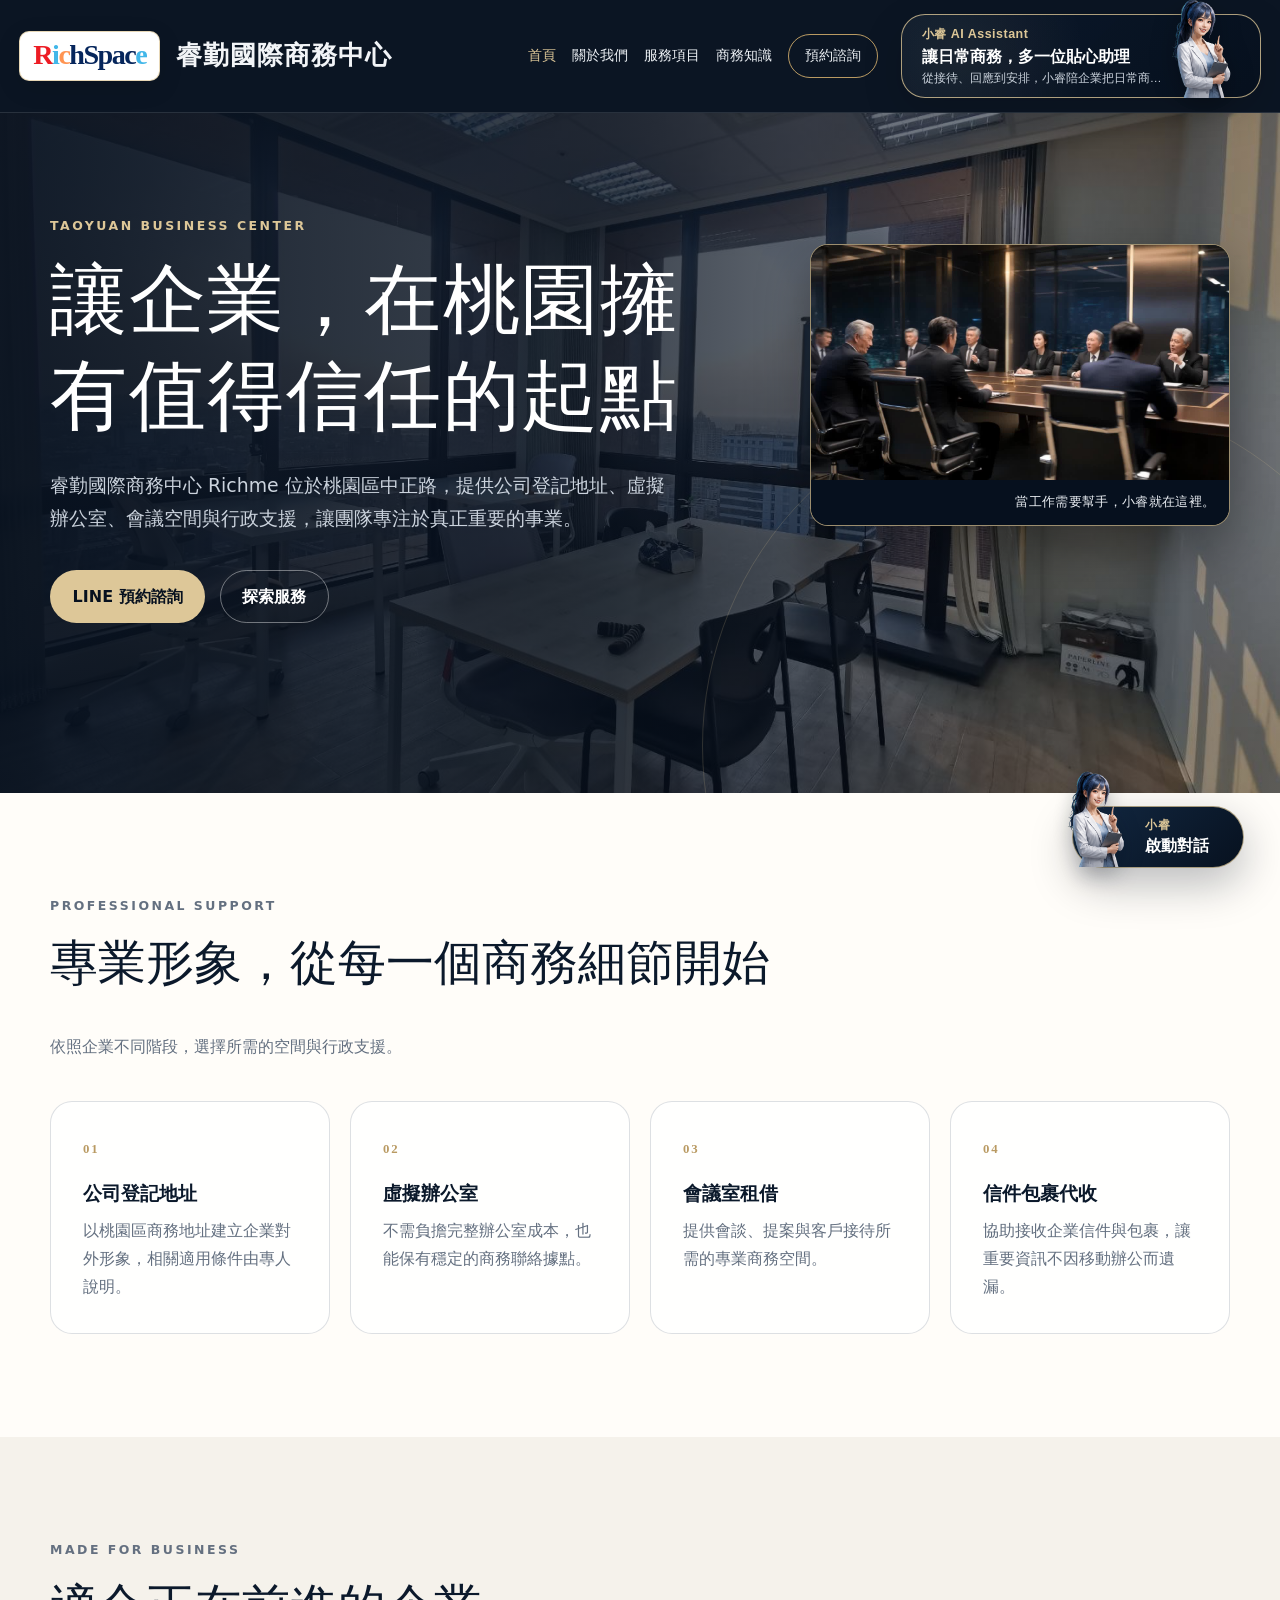
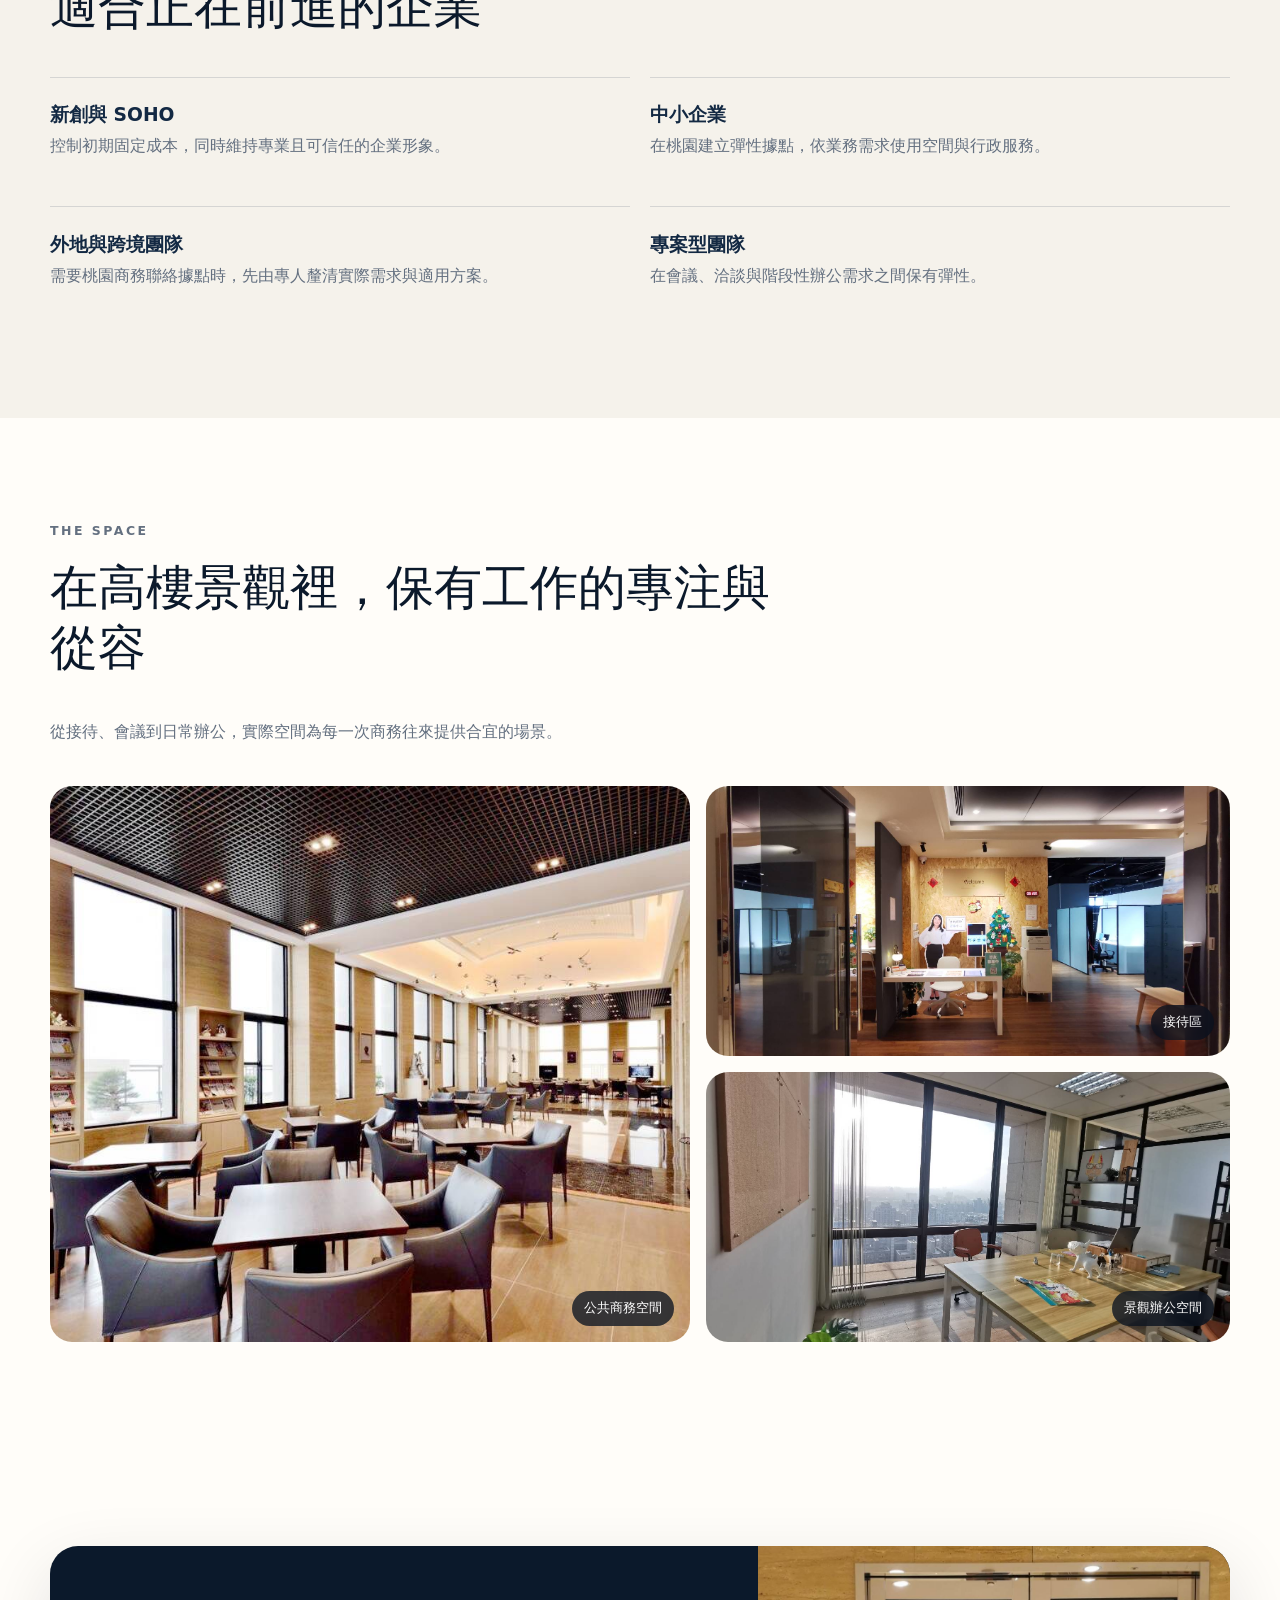
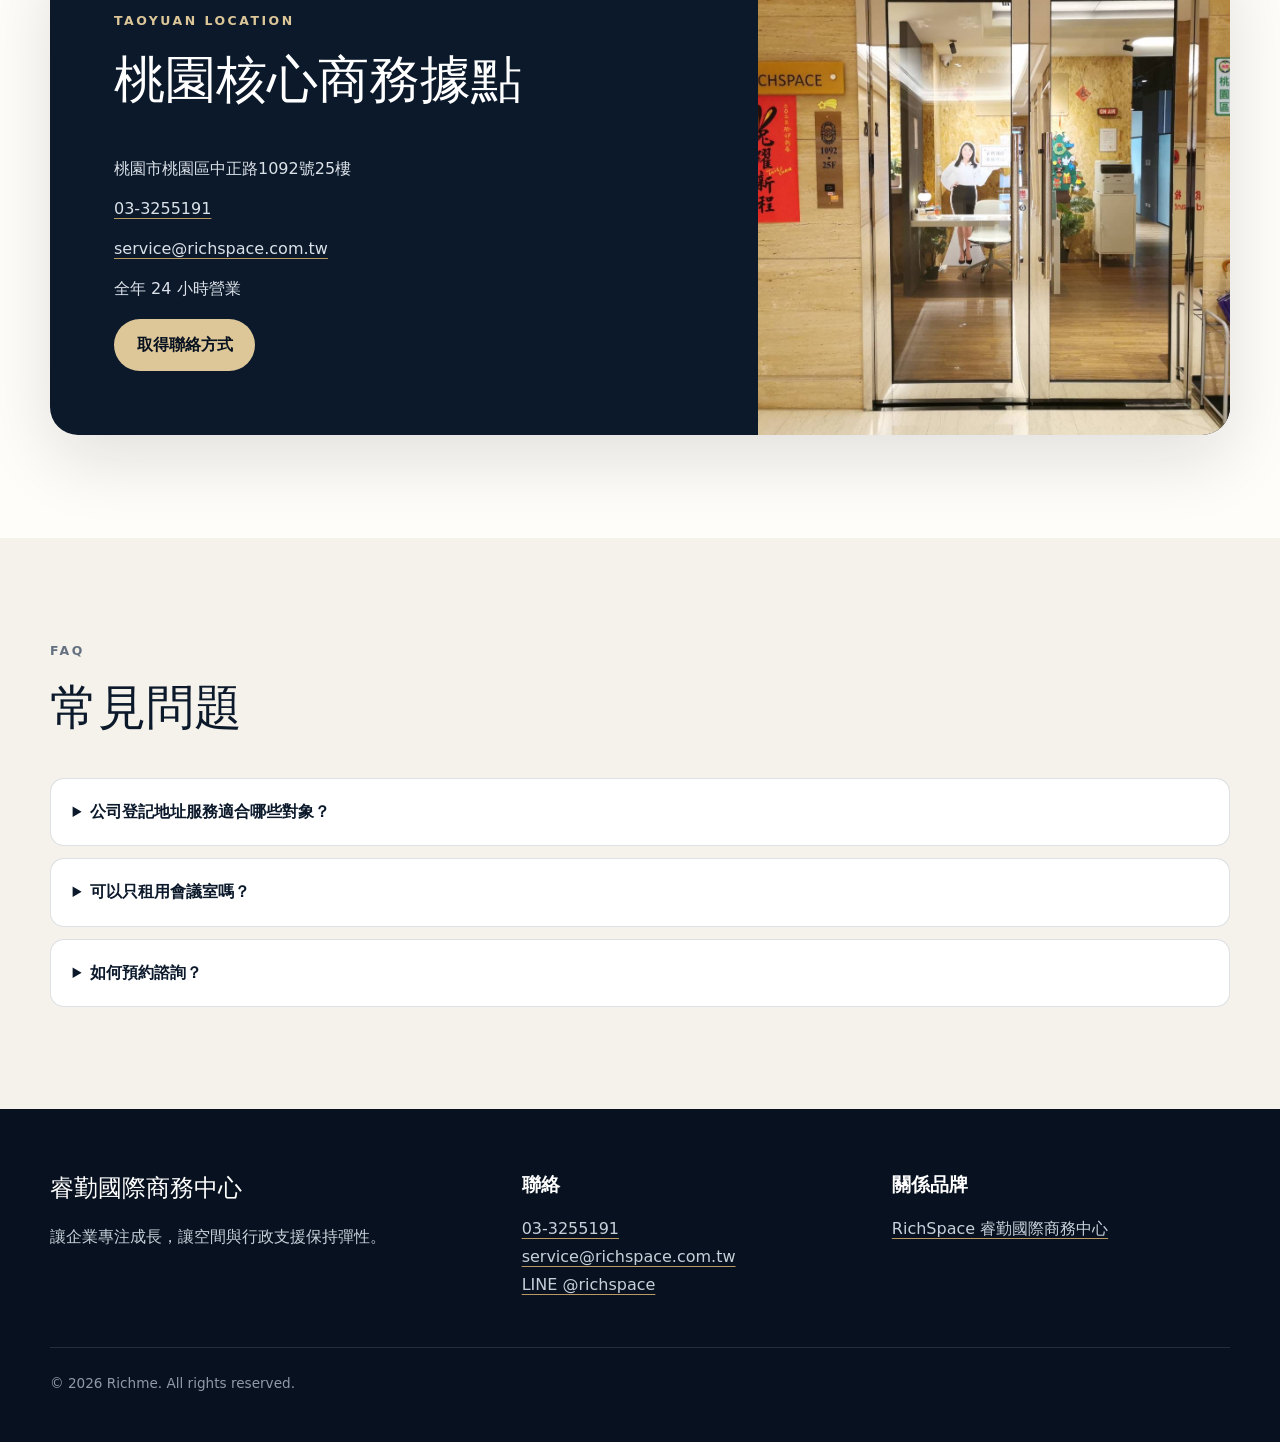
==== index.html @ bd5cd8fd "Fix RichMe favicon assets for search engines" ====
<!DOCTYPE html>
<html lang="zh-Hant">
<head>
  <meta charset="utf-8">
  <meta name="viewport" content="width=device-width, initial-scale=1">
  <title>桃園商務中心・虛擬辦公室｜睿勤國際商務中心 Richme</title>
  <meta name="description" content="睿勤國際商務中心 Richme 位於桃園區，提供公司登記地址、虛擬辦公室、會議室租借與信件包裹代收，協助新創、SOHO及企業建立專業據點。">
  <meta name="robots" content="index,follow,max-image-preview:large">
  <link rel="canonical" href="https://richme.pro/">
  <link rel="icon" type="image/png" sizes="48x48" href="/favicon-48x48.png">
  <link rel="icon" type="image/png" sizes="96x96" href="/favicon-96x96.png">
  <link rel="icon" href="/favicon.ico">
  <link rel="stylesheet" href="assets/css/site.css?v=xiaorui-validated-8bf9218">
  <meta property="og:type" content="website">
  <meta property="og:locale" content="zh_TW">
  <meta property="og:site_name" content="睿勤國際商務中心 Richme">
  <meta property="og:title" content="桃園商務中心・虛擬辦公室｜睿勤國際商務中心">
  <meta property="og:description" content="桃園區公司登記地址、虛擬辦公室、會議室與信件包裹代收服務。">
  <meta property="og:url" content="https://richme.pro/">
  <meta property="og:image" content="https://richme.pro/assets/images/meeting-room-view.jpg">
  <meta property="og:image:alt" content="睿勤國際商務中心採光會議空間">
  <meta name="twitter:card" content="summary_large_image">
  <script type="application/ld+json">
  {
    "@context": "https://schema.org",
    "@graph": [
      {
        "@type": "Organization",
        "@id": "https://richme.pro/#organization",
        "name": "睿勤國際商務中心",
        "alternateName": ["Richme", "RichSpace"],
        "url": "https://richme.pro/",
        "email": "service@richspace.com.tw",
        "telephone": "+886-3-325-5191",
        "sameAs": ["https://richspace.com.tw/"]
      },
      {
        "@type": "LocalBusiness",
        "@id": "https://richme.pro/#location",
        "name": "睿勤國際商務中心 Richme",
        "url": "https://richme.pro/",
        "telephone": "+886-3-325-5191",
        "email": "service@richspace.com.tw",
        "address": {
          "@type": "PostalAddress",
          "streetAddress": "中正路1092號25樓",
          "addressLocality": "桃園區",
          "addressRegion": "桃園市",
          "postalCode": "330",
          "addressCountry": "TW"
        },
        "openingHoursSpecification": [{
          "@type": "OpeningHoursSpecification",
          "dayOfWeek": ["Monday","Tuesday","Wednesday","Thursday","Friday","Saturday","Sunday"],
          "opens": "00:00",
          "closes": "23:59"
        }],
        "parentOrganization": {"@id": "https://richme.pro/#organization"}
      },
      {
        "@type": "ItemList",
        "name": "商務中心服務",
        "itemListElement": [
          {"@type": "ListItem", "position": 1, "name": "公司登記地址"},
          {"@type": "ListItem", "position": 2, "name": "虛擬辦公室"},
          {"@type": "ListItem", "position": 3, "name": "會議室租借"},
          {"@type": "ListItem", "position": 4, "name": "信件包裹代收"}
        ]
      }
    ]
  }
  </script>
  <script src="assets/js/site.js" defer></script>
  <script src="assets/js/xiaorui-canonical/audio_format_resolver.js?v=xiaorui-validated-8bf9218" defer></script>
  <script src="assets/js/xiaorui-canonical/device_audio_environment.js?v=xiaorui-validated-8bf9218" defer></script>
  <script src="assets/js/xiaorui-canonical/recorder_adapter.js?v=xiaorui-validated-8bf9218" defer></script>
  <script src="assets/js/xiaorui-canonical/playback_adapter.js?v=xiaorui-validated-8bf9218" defer></script>
  <script src="assets/js/xiaorui-canonical/realtime_vertical_slice.js?v=xiaorui-validated-8bf9218" defer></script>
  <script src="assets/js/xiaorui-realtime.js?v=xiaorui-validated-8bf9218" defer></script>
</head>
<body>
  <a class="skip-link" href="#main">跳至主要內容</a>
  <header class="site-header">
    <div class="nav-shell">
      <a class="brand" href="index.html" aria-label="睿勤國際商務中心首頁">
        <span class="richspace-wordmark" aria-hidden="true"><span>R</span><span>i</span><span>c</span><span>h</span><span>S</span><span>p</span><span>a</span><span>c</span><span>e</span></span>
        <span class="brand-sub">睿勤國際商務中心</span>
      </a>
      <button class="menu-toggle" type="button" aria-expanded="false" aria-controls="site-nav" aria-label="開啟導覽選單" data-menu-toggle>☰</button>
      <nav class="site-nav" id="site-nav" aria-label="主要導覽" data-site-nav>
        <a href="index.html" aria-current="page">首頁</a><a href="about.html">關於我們</a><a href="service.html">服務項目</a><a href="articles.html">商務知識</a><a class="nav-cta" href="contact.html">預約諮詢</a>
      </nav>
    </div>
  </header>
  <main id="main">
    <section class="hero">
      <div class="hero-inner">
        <p class="eyebrow">Taoyuan Business Center</p>
        <h1>讓企業，在桃園擁有值得信任的起點</h1>
        <p class="hero-copy">睿勤國際商務中心 Richme 位於桃園區中正路，提供公司登記地址、虛擬辦公室、會議空間與行政支援，讓團隊專注於真正重要的事業。</p>
        <div class="hero-actions">
          <a class="button button-primary" href="https://page.line.me/richspace" target="_blank" rel="noopener">LINE 預約諮詢</a>
          <a class="button button-secondary" href="service.html">探索服務</a>
        </div>
      </div>
    </section>
    <section class="section section-white">
      <div class="shell">
        <div class="section-heading"><p class="eyebrow">Professional Support</p><h2>專業形象，從每一個商務細節開始</h2><p>依照企業不同階段，選擇所需的空間與行政支援。</p></div>
        <div class="grid services">
          <article class="card"><span class="card-number">01</span><h3>公司登記地址</h3><p>以桃園區商務地址建立企業對外形象，相關適用條件由專人說明。</p></article>
          <article class="card"><span class="card-number">02</span><h3>虛擬辦公室</h3><p>不需負擔完整辦公室成本，也能保有穩定的商務聯絡據點。</p></article>
          <article class="card"><span class="card-number">03</span><h3>會議室租借</h3><p>提供會談、提案與客戶接待所需的專業商務空間。</p></article>
          <article class="card"><span class="card-number">04</span><h3>信件包裹代收</h3><p>協助接收企業信件與包裹，讓重要資訊不因移動辦公而遺漏。</p></article>
        </div>
      </div>
    </section>
    <section class="section">
      <div class="shell">
        <div class="section-heading"><p class="eyebrow">Made for Business</p><h2>適合正在前進的企業</h2></div>
        <div class="grid audiences">
          <article class="audience"><h3>新創與 SOHO</h3><p>控制初期固定成本，同時維持專業且可信任的企業形象。</p></article>
          <article class="audience"><h3>中小企業</h3><p>在桃園建立彈性據點，依業務需求使用空間與行政服務。</p></article>
          <article class="audience"><h3>外地與跨境團隊</h3><p>需要桃園商務聯絡據點時，先由專人釐清實際需求與適用方案。</p></article>
          <article class="audience"><h3>專案型團隊</h3><p>在會議、洽談與階段性辦公需求之間保有彈性。</p></article>
        </div>
      </div>
    </section>
    <section class="section section-white">
      <div class="shell">
        <div class="section-heading"><p class="eyebrow">The Space</p><h2>在高樓景觀裡，保有工作的專注與從容</h2><p>從接待、會議到日常辦公，實際空間為每一次商務往來提供合宜的場景。</p></div>
        <div class="gallery">
          <figure><img src="assets/images/business-lounge.jpg" alt="睿勤國際商務中心公共商務空間" width="1024" height="683" loading="lazy"><figcaption>公共商務空間</figcaption></figure>
          <figure><img src="assets/images/reception.jpg" alt="睿勤國際商務中心接待區" width="1477" height="1108" loading="lazy"><figcaption>接待區</figcaption></figure>
          <figure><img src="assets/images/window-office.jpg" alt="睿勤國際商務中心景觀辦公空間" width="1477" height="1108" loading="lazy"><figcaption>景觀辦公空間</figcaption></figure>
        </div>
      </div>
    </section>
    <section class="section section-white">
      <div class="shell">
        <div class="location-panel">
          <div class="location-copy">
            <p class="eyebrow">Taoyuan Location</p><h2>桃園核心商務據點</h2>
            <ul class="location-list">
              <li>桃園市桃園區中正路1092號25樓</li>
              <li><a href="tel:+88633255191">03&#8209;3255191</a></li>
              <li><a href="mailto:service@richspace.com.tw">service@richspace.com.tw</a></li>
              <li>全年 24 小時營業</li>
            </ul>
            <a class="button button-primary" href="contact.html">取得聯絡方式</a>
          </div>
          <div class="location-accent" aria-hidden="true"></div>
        </div>
      </div>
    </section>
    <section class="section">
      <div class="shell">
        <div class="section-heading"><p class="eyebrow">FAQ</p><h2>常見問題</h2></div>
        <div class="faq-list">
          <details><summary>公司登記地址服務適合哪些對象？</summary><p>常見於新創、SOHO、中小企業與需要桃園商務據點的團隊。實際登記條件與可用方案，建議先由專人依公司需求確認。</p></details>
          <details><summary>可以只租用會議室嗎？</summary><p>可先透過 LINE 或電話告知日期、人數與用途，由服務人員確認當日空間與方案。</p></details>
          <details><summary>如何預約諮詢？</summary><p>可加入 LINE 官方帳號 @richspace、致電 03-3255191，或寄信至 service@richspace.com.tw。</p></details>
        </div>
      </div>
    </section>
  </main>
  <footer class="site-footer">
    <div class="shell">
      <div class="footer-grid">
        <div><h2>睿勤國際商務中心</h2><p>讓企業專注成長，讓空間與行政支援保持彈性。</p></div>
        <div><h3>聯絡</h3><ul><li><a href="tel:+88633255191">03&#8209;3255191</a></li><li><a href="mailto:service@richspace.com.tw">service@richspace.com.tw</a></li><li><a href="https://page.line.me/richspace" target="_blank" rel="noopener">LINE @richspace</a></li></ul></div>
        <div><h3>關係品牌</h3><a href="https://richspace.com.tw/" target="_blank" rel="noopener">RichSpace 睿勤國際商務中心</a></div>
      </div>
      <p class="copyright">© 2026 Richme. All rights reserved.</p>
    </div>
  </footer>
  <aside class="xiaorui-widget" data-xiaorui-widget>
    <button class="xiaorui-launcher" type="button" aria-expanded="false" aria-controls="xiaorui-panel" data-xiaorui-launch>
      <img src="assets/images/xiaorui-assistant.png" alt="" width="1120" height="1405">
      <span class="xiaorui-launch-copy"><strong>小睿</strong><span>啟動對話</span></span>
    </button>
    <section class="xiaorui-panel" id="xiaorui-panel" aria-label="小睿語音對話" hidden data-xiaorui-panel>
      <header class="xiaorui-panel-header">
        <span><strong>小睿</strong><small>睿勤智慧服務助理</small></span>
        <button type="button" aria-label="關閉小睿對話" data-xiaorui-close>×</button>
      </header>
      <div class="xiaorui-conversation">
        <div class="xiaorui-status" data-xiaorui-status-wrap data-state="offline" role="status" aria-live="polite">
          <span class="xiaorui-status-dot" aria-hidden="true"></span>
          <span data-xiaorui-status>尚未連線</span>
        </div>
        <div class="xiaorui-transcript" data-xiaorui-transcript aria-live="polite" aria-relevant="additions text">
          <article class="xiaorui-bubble xiaorui-bubble-assistant">
            <span>小睿</span>
            <p>您好，我是小睿。您可以用語音詢問公司登記、虛擬辦公室、會議空間或預約參觀。</p>
          </article>
        </div>
        <p class="xiaorui-hint" data-xiaorui-hint>按一下按鈕並允許麥克風後，小睿會自動聆聽。</p>
        <div class="xiaorui-controls">
          <button class="xiaorui-voice-button" type="button" data-xiaorui-voice>
            <span class="xiaorui-mic-icon" aria-hidden="true"></span>
            <span data-xiaorui-voice-label>開始語音對話</span>
          </button>
          <button class="xiaorui-retry" type="button" data-xiaorui-retry hidden>重新連線</button>
        </div>
      </div>
      <p class="xiaorui-privacy">啟動後會偵測語音並自動送出；關閉面板會釋放麥克風與連線。</p>
      <audio data-xiaorui-welcome preload="auto" hidden></audio>
    </section>
  </aside>
</body>
</html>
---- assets/css/site.css ----
:root {
  --navy-950: #07111f;
  --navy-900: #0b192b;
  --navy-800: #132943;
  --ink: #17202c;
  --muted: #647080;
  --warm: #f5f2eb;
  --paper: #fffdf9;
  --gold: #b99a62;
  --gold-light: #ddc798;
  --line: rgba(20, 40, 65, 0.14);
  --shadow: 0 24px 70px rgba(8, 20, 36, 0.12);
  --radius: 22px;
  --max: 1180px;
}

* { box-sizing: border-box; }
html { scroll-behavior: smooth; }
body {
  margin: 0;
  color: var(--ink);
  background: var(--warm);
  font-family: "Noto Sans TC", "Microsoft JhengHei", system-ui, sans-serif;
  line-height: 1.75;
}
body.menu-open { overflow: hidden; }
a { color: inherit; }
img { max-width: 100%; }
.skip-link {
  position: fixed;
  z-index: 1000;
  top: -80px;
  left: 1rem;
  padding: .75rem 1rem;
  color: #fff;
  background: var(--navy-950);
}
.skip-link:focus { top: 1rem; }
.site-header {
  position: sticky;
  z-index: 50;
  top: 0;
  border-bottom: 1px solid rgba(255,255,255,.12);
  color: #fff;
  background: rgba(7,17,31,.95);
  backdrop-filter: blur(16px);
}
.nav-shell {
  display: flex;
  align-items: center;
  justify-content: space-between;
  width: min(var(--max), calc(100% - 2rem));
  min-height: 84px;
  margin: 0 auto;
}
.brand {
  display: inline-flex;
  align-items: center;
  gap: .9rem;
  min-width: 0;
  text-decoration: none;
  white-space: nowrap;
}
.richspace-wordmark {
  display: inline-flex;
  align-items: baseline;
  padding: .42rem .65rem .46rem;
  border-radius: 8px;
  background: #fff;
  font-family: Georgia, "Times New Roman", serif;
  font-size: 1.65rem;
  font-weight: 700;
  letter-spacing: -.055em;
  line-height: 1;
}
.richspace-wordmark span:nth-child(1) { color: #ed1c24; }
.richspace-wordmark span:nth-child(2),
.richspace-wordmark span:nth-child(9) { color: #42b7e9; }
.richspace-wordmark span:nth-child(3) { color: #ff9452; }
.richspace-wordmark span:nth-child(4),
.richspace-wordmark span:nth-child(5),
.richspace-wordmark span:nth-child(6),
.richspace-wordmark span:nth-child(7),
.richspace-wordmark span:nth-child(8) { color: #06265c; }
.brand-sub {
  display: block;
  color: #d4dae1;
  font-size: 1.9rem;
  font-weight: 500;
  letter-spacing: .045em;
  line-height: 1;
}
.site-nav { display: flex; align-items: center; gap: 1.75rem; }
.site-nav a {
  color: #eef2f6;
  font-size: .93rem;
  text-decoration: none;
}
.site-nav a:hover, .site-nav a[aria-current="page"] { color: var(--gold-light); }
.nav-cta {
  padding: .55rem 1rem;
  border: 1px solid var(--gold);
  border-radius: 999px;
}
.menu-toggle {
  display: none;
  width: 44px;
  height: 44px;
  border: 1px solid rgba(255,255,255,.28);
  border-radius: 50%;
  color: #fff;
  background: transparent;
  font-size: 1.3rem;
}
.hero {
  position: relative;
  overflow: hidden;
  color: #fff;
  background:
    linear-gradient(90deg, rgba(7,17,31,.95) 0%, rgba(7,17,31,.78) 48%, rgba(7,17,31,.30) 100%),
    url("../images/meeting-room-view.jpg") center 58% / cover no-repeat;
}
.hero::after {
  position: absolute;
  right: -10vw;
  bottom: -45%;
  width: 55vw;
  height: 55vw;
  border: 1px solid rgba(221,199,152,.18);
  border-radius: 50%;
  content: "";
}
.hero-inner {
  position: relative;
  z-index: 1;
  width: min(var(--max), calc(100% - 2rem));
  margin: 0 auto;
  padding: clamp(5rem, 10vw, 9rem) 0;
}
.eyebrow {
  margin: 0 0 1rem;
  color: var(--gold-light);
  font-size: .78rem;
  font-weight: 700;
  letter-spacing: .2em;
  text-transform: uppercase;
}
h1, h2, h3 { margin-top: 0; line-height: 1.25; }
h1 {
  max-width: 820px;
  margin-bottom: 1.5rem;
  font-family: Georgia, "Noto Serif TC", serif;
  font-size: clamp(2.4rem, 6vw, 5.2rem);
  font-weight: 500;
  letter-spacing: .02em;
}
.hero-copy { max-width: 650px; margin: 0; color: #cbd3dd; font-size: clamp(1rem, 2vw, 1.18rem); }
.hero-actions { display: flex; flex-wrap: wrap; gap: .9rem; margin-top: 2.2rem; }
.button {
  display: inline-flex;
  align-items: center;
  justify-content: center;
  min-height: 48px;
  padding: .7rem 1.35rem;
  border: 1px solid transparent;
  border-radius: 999px;
  font-weight: 700;
  text-decoration: none;
}
.button-primary { color: var(--navy-950); background: var(--gold-light); }
.button-secondary { border-color: rgba(255,255,255,.4); color: #fff; }
.button-dark { color: #fff; background: var(--navy-900); }
.section { padding: clamp(4rem, 8vw, 7rem) 0; }
.section-white { background: var(--paper); }
.shell { width: min(var(--max), calc(100% - 2rem)); margin: 0 auto; }
.section-heading { max-width: 720px; margin-bottom: 2.5rem; }
.section-heading h2, .page-card h2 {
  color: var(--navy-900);
  font-family: Georgia, "Noto Serif TC", serif;
  font-size: clamp(1.8rem, 4vw, 3rem);
  font-weight: 500;
}
.section-heading p { color: var(--muted); }
.grid { display: grid; gap: 1.25rem; }
.services { grid-template-columns: repeat(4, 1fr); }
.card {
  padding: 2rem;
  border: 1px solid var(--line);
  border-radius: var(--radius);
  background: rgba(255,255,255,.76);
}
.card-number { color: var(--gold); font: 700 .8rem/1 Georgia, serif; letter-spacing: .15em; }
.card h3 { margin: 1.25rem 0 .7rem; color: var(--navy-900); font-size: 1.2rem; }
.card p { margin: 0; color: var(--muted); }
.audiences { grid-template-columns: repeat(2, 1fr); }
.audience {
  padding: 1.6rem 0;
  border-top: 1px solid var(--line);
}
.audience h3 { margin-bottom: .35rem; color: var(--navy-800); }
.audience p { margin: 0; color: var(--muted); }
.location-panel {
  display: grid;
  grid-template-columns: 1.2fr .8fr;
  overflow: hidden;
  border-radius: 28px;
  color: #fff;
  background: var(--navy-900);
  box-shadow: var(--shadow);
}
.location-copy { padding: clamp(2rem, 5vw, 4rem); }
.location-copy h2 { font-family: Georgia, "Noto Serif TC", serif; font-size: clamp(2rem, 4vw, 3.2rem); font-weight: 500; }
.location-list { padding: 0; list-style: none; }
.location-list li { margin: .75rem 0; color: #dbe1e8; }
.location-list a { color: inherit; text-decoration-color: var(--gold); text-underline-offset: .25em; }
.location-accent {
  min-height: 330px;
  background: url("../images/entrance-address.jpg") center / cover no-repeat;
}
.gallery {
  display: grid;
  grid-template-columns: 1.1fr .9fr;
  grid-template-rows: 270px 270px;
  gap: 1rem;
}
.gallery figure { position: relative; overflow: hidden; margin: 0; border-radius: var(--radius); background: var(--navy-900); }
.gallery figure:first-child { grid-row: 1 / 3; }
.gallery img { width: 100%; height: 100%; object-fit: cover; transition: transform .5s ease; }
.gallery figure:hover img { transform: scale(1.025); }
.gallery figcaption {
  position: absolute;
  right: 1rem;
  bottom: 1rem;
  padding: .4rem .75rem;
  border-radius: 999px;
  color: #fff;
  background: rgba(7,17,31,.76);
  font-size: .8rem;
  backdrop-filter: blur(8px);
}
.faq-list { display: grid; gap: .75rem; }
details {
  padding: 1.2rem 1.35rem;
  border: 1px solid var(--line);
  border-radius: 14px;
  background: #fff;
}
summary { cursor: pointer; color: var(--navy-900); font-weight: 700; }
details p { margin: .75rem 0 0; color: var(--muted); }
.page-hero { padding: 5rem 0 4rem; color: #fff; background: linear-gradient(135deg, var(--navy-950), var(--navy-800)); }
.page-hero h1 { font-size: clamp(2.3rem, 5vw, 4rem); }
.page-hero p { max-width: 680px; color: #cbd3dd; }
.page-card { padding: clamp(2rem, 5vw, 4rem); border-radius: var(--radius); background: var(--paper); box-shadow: var(--shadow); }
.prose p, .prose li { color: #4f5b69; }
.prose ul { padding-left: 1.25rem; }
.article-list { display: grid; gap: 1rem; }
.article-item { padding: 1.5rem 0; border-top: 1px solid var(--line); }
.article-item h2 { margin-bottom: .45rem; font-size: 1.3rem; }
.contact-grid { display: grid; grid-template-columns: repeat(2, 1fr); gap: 1rem; }
.contact-item { padding: 1.5rem; border: 1px solid var(--line); border-radius: 14px; }
.contact-item small { display: block; color: var(--gold); font-weight: 700; letter-spacing: .1em; }
.contact-item a, .contact-item span { color: var(--navy-900); font-weight: 700; text-decoration-color: var(--gold); text-underline-offset: .25em; }
.site-footer { padding: 4rem 0 2rem; color: #c7d0da; background: var(--navy-950); }
.footer-grid { display: grid; grid-template-columns: 1.3fr 1fr 1fr; gap: 2rem; }
.site-footer h2, .site-footer h3 { color: #fff; }
.site-footer h2 { font-family: Georgia, "Noto Serif TC", serif; font-weight: 500; }
.site-footer ul { margin: 0; padding: 0; list-style: none; }
.site-footer a { color: #c7d0da; text-decoration-color: var(--gold); text-underline-offset: .25em; }
.copyright { margin-top: 3rem; padding-top: 1.5rem; border-top: 1px solid rgba(255,255,255,.12); color: #8f9aa8; font-size: .85rem; }
.xiaorui-widget {
  position: fixed;
  z-index: 80;
  right: clamp(1rem, 3vw, 2.25rem);
  bottom: clamp(1rem, 3vw, 2rem);
}
.xiaorui-launcher {
  position: relative;
  display: flex;
  align-items: center;
  min-width: 172px;
  min-height: 62px;
  padding: .55rem 1.1rem .55rem 4.5rem;
  border: 1px solid rgba(221,199,152,.75);
  border-radius: 999px;
  color: #fff;
  background: linear-gradient(135deg, var(--navy-800), var(--navy-950));
  box-shadow: 0 16px 44px rgba(7,17,31,.28);
  cursor: pointer;
}
.xiaorui-launcher > img {
  position: absolute;
  bottom: 0;
  left: -.55rem;
  width: 78px;
  height: 98px;
  object-fit: contain;
  object-position: center bottom;
  filter: drop-shadow(0 8px 10px rgba(4,13,25,.26));
  pointer-events: none;
}
.xiaorui-launch-copy { display: grid; text-align: left; line-height: 1.2; }
.xiaorui-launch-copy strong { color: var(--gold-light); font-size: .78rem; letter-spacing: .12em; }
.xiaorui-launch-copy span { margin-top: .2rem; font-size: 1rem; font-weight: 700; }
.xiaorui-panel {
  position: absolute;
  right: 0;
  bottom: 5.25rem;
  display: flex;
  width: min(400px, calc(100vw - 2rem));
  height: min(650px, calc(100vh - 7.5rem));
  max-height: min(650px, calc(100vh - 7.5rem));
  overflow: hidden;
  border: 1px solid rgba(20,40,65,.16);
  border-radius: 22px;
  background: var(--paper);
  box-shadow: 0 24px 70px rgba(7,17,31,.26);
  flex-direction: column;
}
.xiaorui-panel[hidden] { display: none; }
.xiaorui-panel-header {
  display: flex;
  align-items: center;
  justify-content: space-between;
  padding: 1rem 1.1rem;
  color: #fff;
  background: var(--navy-900);
}
.xiaorui-panel-header span { display: grid; }
.xiaorui-panel-header strong { color: var(--gold-light); }
.xiaorui-panel-header small { color: #cbd3dd; }
.xiaorui-panel-header button {
  width: 36px;
  height: 36px;
  border: 0;
  border-radius: 50%;
  color: #fff;
  background: rgba(255,255,255,.1);
  font-size: 1.4rem;
  cursor: pointer;
}
.xiaorui-conversation {
  display: flex;
  min-height: 0;
  padding: 1rem;
  overflow: hidden;
  flex: 1 1 auto;
  flex-direction: column;
}
.xiaorui-status {
  display: flex;
  align-items: center;
  align-self: flex-start;
  gap: .45rem;
  min-height: 30px;
  padding: .25rem .7rem;
  border-radius: 999px;
  color: #516071;
  background: #edf1f5;
  font-size: .78rem;
  font-weight: 700;
}
.xiaorui-status-dot {
  width: 8px;
  height: 8px;
  border-radius: 50%;
  background: #8290a0;
}
.xiaorui-status[data-state="connecting"] .xiaorui-status-dot,
.xiaorui-status[data-state="processing"] .xiaorui-status-dot { background: var(--gold); animation: xiaorui-pulse 1.25s ease-in-out infinite; }
.xiaorui-status[data-state="ready"] .xiaorui-status-dot { background: #2d9567; }
.xiaorui-status[data-state="recording"] .xiaorui-status-dot { background: #c64242; animation: xiaorui-pulse .8s ease-in-out infinite; }
.xiaorui-status[data-state="playing"] .xiaorui-status-dot { background: #397db6; animation: xiaorui-pulse 1s ease-in-out infinite; }
.xiaorui-status[data-state="error"] .xiaorui-status-dot { background: #c64242; }
.xiaorui-transcript {
  display: flex;
  min-height: 0;
  margin: .85rem -.15rem .25rem;
  padding: 0 .15rem .25rem;
  overflow-y: auto;
  overscroll-behavior: contain;
  flex: 1;
  flex-direction: column;
  gap: .7rem;
  scrollbar-width: thin;
}
.xiaorui-bubble {
  max-width: 88%;
  padding: .72rem .85rem;
  border-radius: 15px;
}
.xiaorui-bubble > span { display: block; margin-bottom: .2rem; color: #6f7b89; font-size: .7rem; font-weight: 700; }
.xiaorui-bubble p { margin: 0; color: var(--navy-900); font-size: .9rem; line-height: 1.55; white-space: pre-wrap; }
.xiaorui-bubble-assistant { align-self: flex-start; border-radius: 15px 15px 15px 4px; background: #eef3f8; }
.xiaorui-bubble-user { align-self: flex-end; border-radius: 15px 15px 4px 15px; background: #eadfca; }
.xiaorui-hint { min-height: 2.8em; margin: .5rem 0 .85rem; color: var(--muted); font-size: .78rem; line-height: 1.4; text-align: center; }
.xiaorui-controls { display: grid; gap: .55rem; }
.xiaorui-controls { flex: 0 0 auto; }
.xiaorui-voice-button,
.xiaorui-retry {
  min-height: 50px;
  border: 0;
  border-radius: 999px;
  font: inherit;
  font-weight: 700;
  cursor: pointer;
}
.xiaorui-voice-button {
  display: inline-flex;
  align-items: center;
  justify-content: center;
  gap: .6rem;
  color: #fff;
  background: var(--navy-900);
}
.xiaorui-voice-button[data-recording="true"] { background: #9f3434; }
.xiaorui-voice-button:disabled { cursor: not-allowed; opacity: .5; }
.xiaorui-retry { border: 1px solid var(--line); color: var(--navy-900); background: transparent; }
.xiaorui-mic-icon {
  position: relative;
  display: inline-block;
  width: 13px;
  height: 18px;
  border: 2px solid currentColor;
  border-radius: 8px;
}
.xiaorui-mic-icon::before {
  position: absolute;
  top: 9px;
  left: -5px;
  width: 19px;
  height: 9px;
  border: 2px solid currentColor;
  border-top: 0;
  border-radius: 0 0 10px 10px;
  content: "";
}
.xiaorui-privacy { flex: 0 0 auto; margin: 0; padding: .65rem 1rem; border-top: 1px solid var(--line); color: #7b8693; background: #f7f5f0; font-size: .7rem; text-align: center; }
@keyframes xiaorui-pulse { 50% { opacity: .35; transform: scale(.8); } }
:focus-visible { outline: 3px solid var(--gold-light); outline-offset: 3px; }

@media (max-width: 900px) {
  .nav-shell { min-height: 78px; }
  .brand { gap: .7rem; }
  .richspace-wordmark { font-size: 1.5rem; }
  .brand-sub { font-size: 1.72rem; }
  .menu-toggle { display: grid; place-items: center; }
  .site-nav {
    position: fixed;
    inset: 78px 0 auto;
    display: none;
    align-items: stretch;
    padding: 1rem;
    border-top: 1px solid rgba(255,255,255,.1);
    background: var(--navy-950);
  }
  .site-nav.is-open { display: grid; }
  .site-nav a { min-height: 48px; padding: .65rem .5rem; }
  .nav-cta { text-align: center; }
  .services { grid-template-columns: repeat(2, 1fr); }
  .location-panel, .footer-grid { grid-template-columns: 1fr; }
  .location-accent { min-height: 120px; }
}
@media (max-width: 600px) {
  .nav-shell {
    width: min(var(--max), calc(100% - 1.25rem));
    min-height: 68px;
  }
  .brand {
    gap: .45rem;
    max-width: calc(100% - 48px);
  }
  .richspace-wordmark {
    padding: .34rem .45rem .38rem;
    font-size: 1.1rem;
  }
  .brand-sub {
    display: block;
    font-size: 1.25rem;
    letter-spacing: .01em;
  }
  .menu-toggle { flex: 0 0 40px; width: 40px; height: 40px; margin-left: .5rem; }
  .site-nav { inset-block-start: 68px; }
  .hero-inner { padding: 4.5rem 0; }
  .hero-actions, .hero-actions .button { width: 100%; }
  .services, .audiences, .contact-grid { grid-template-columns: 1fr; }
  .gallery { grid-template-columns: 1fr; grid-template-rows: repeat(3, 240px); }
  .gallery figure:first-child { grid-row: auto; }
  .section { padding: 3.5rem 0; }
  .card { padding: 1.5rem; }
  .xiaorui-widget { right: .75rem; bottom: .75rem; }
  .xiaorui-launcher { min-width: 152px; min-height: 56px; padding-left: 3.9rem; }
  .xiaorui-launcher > img { width: 68px; height: 86px; }
  .xiaorui-panel { bottom: 4.75rem; height: calc(100vh - 6.5rem); max-height: calc(100vh - 6.5rem); }
  .xiaorui-conversation { padding: .85rem; }
  .xiaorui-transcript { min-height: 0; }
}
@media (prefers-reduced-motion: reduce) {
  *, *::before, *::after { scroll-behavior: auto !important; transition: none !important; animation: none !important; }
}
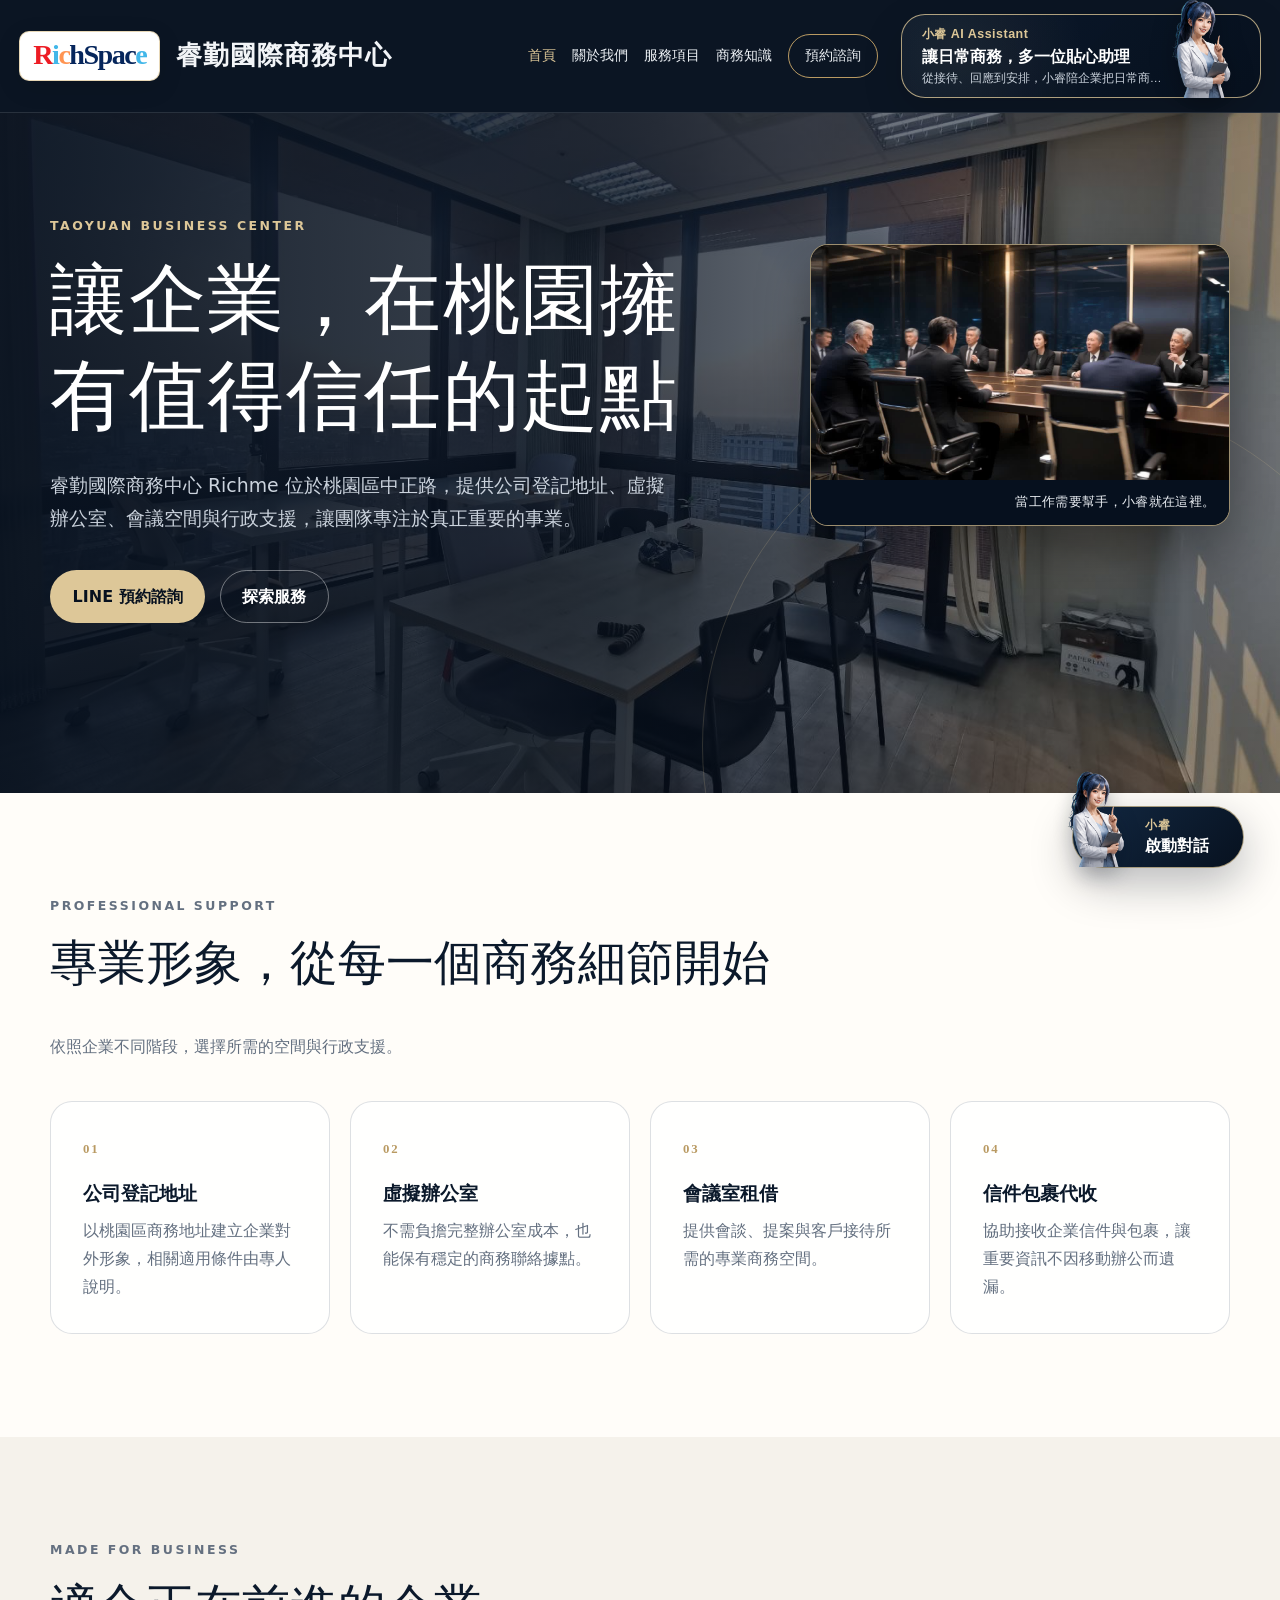
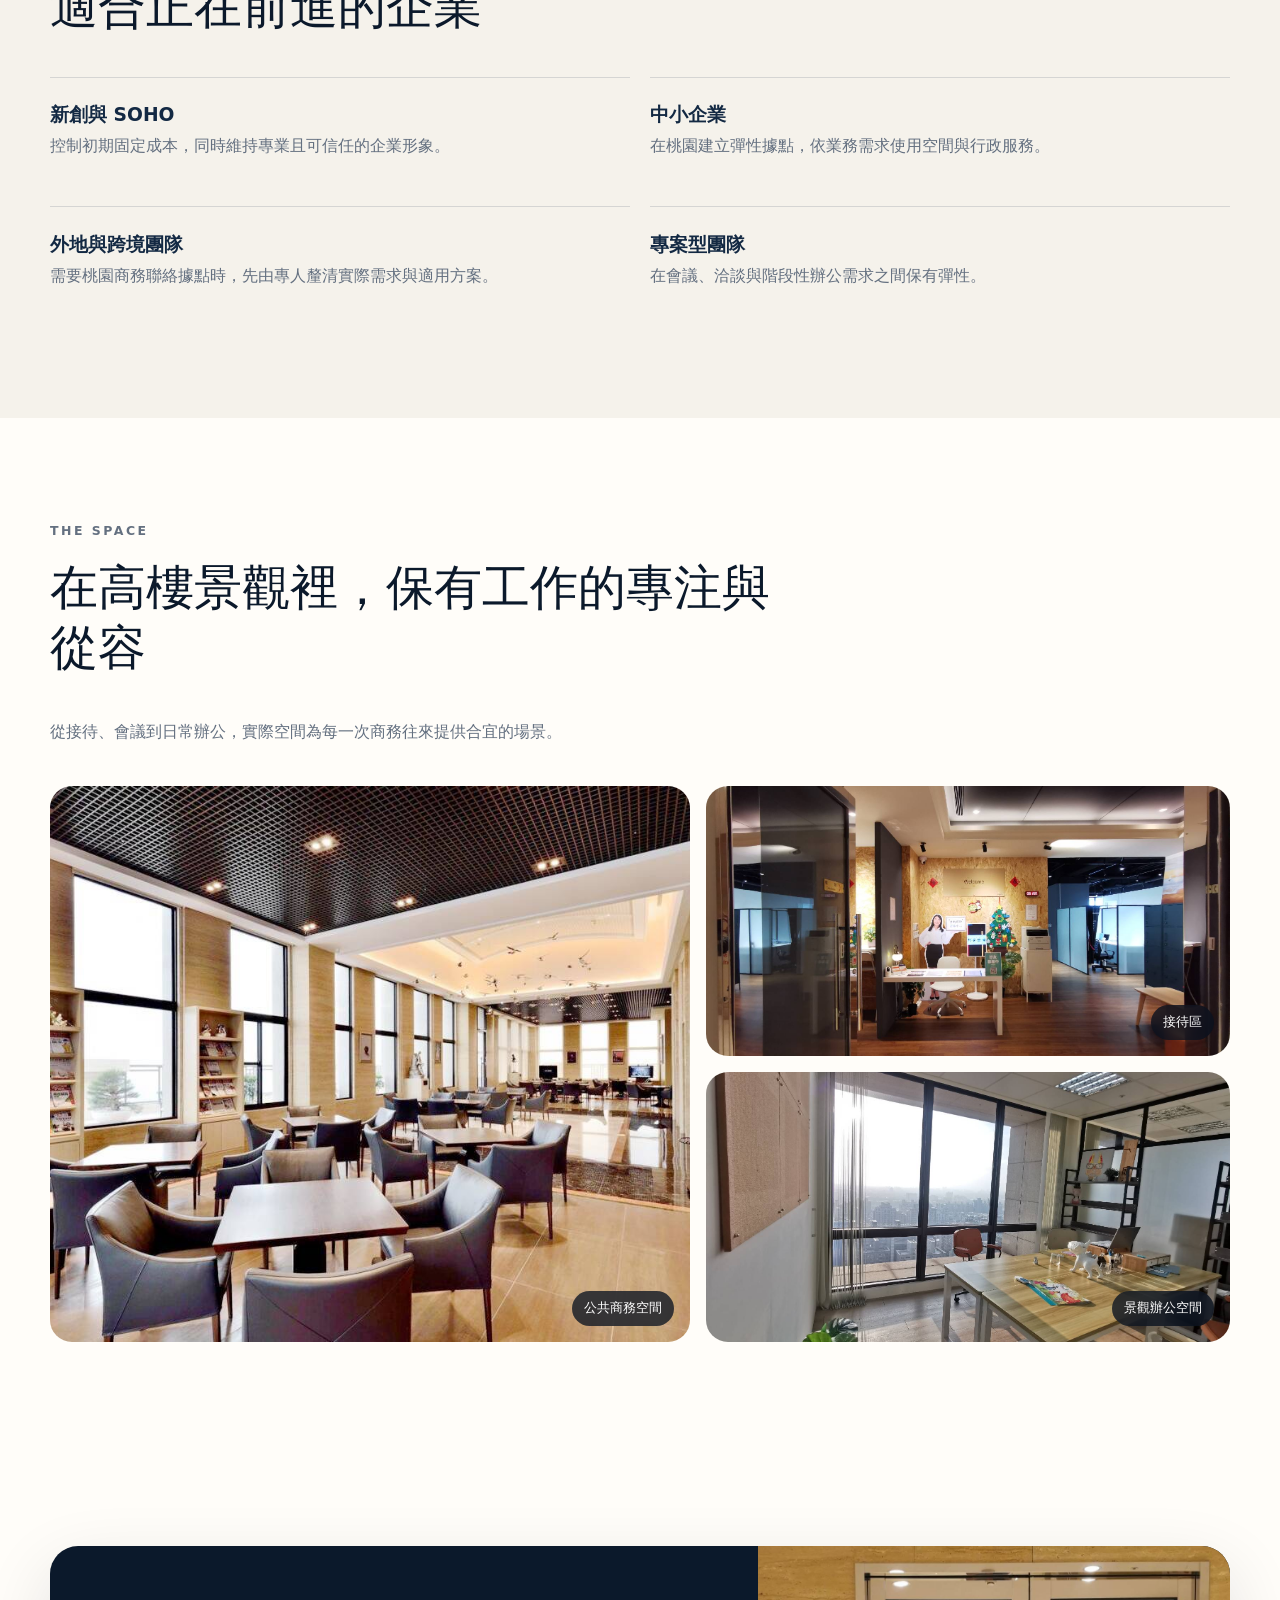
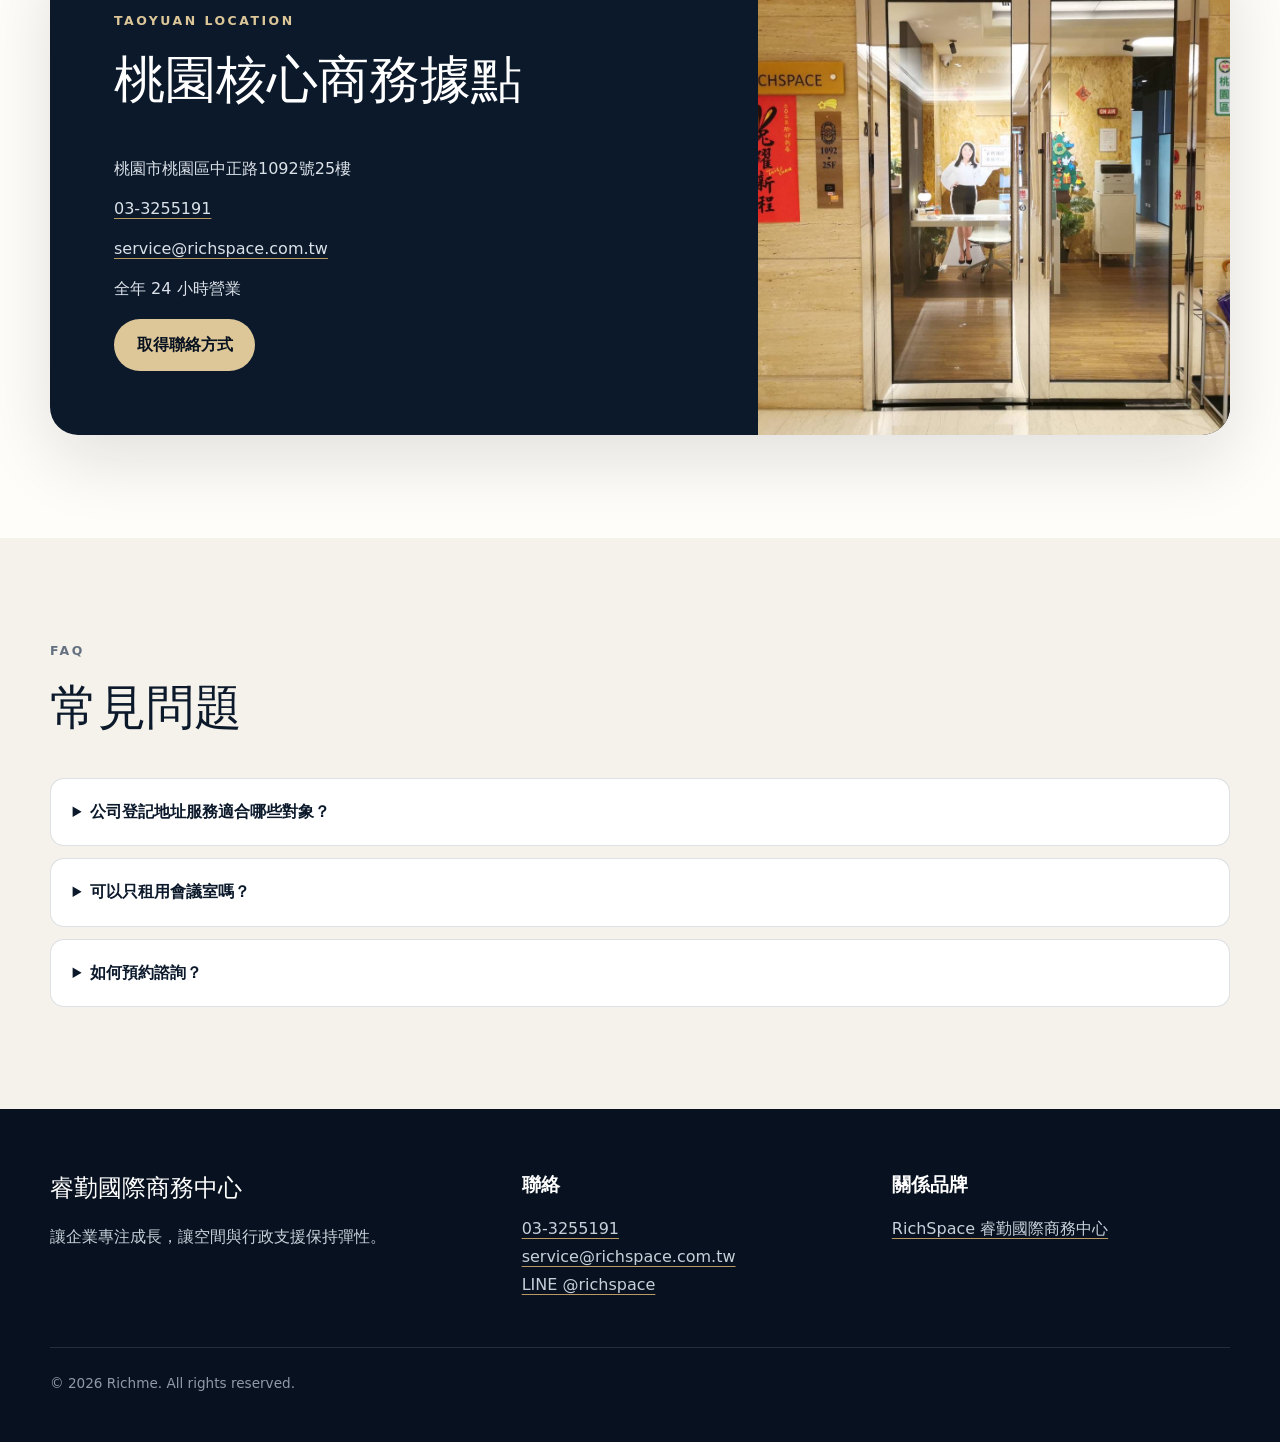
==== commit 78f3dda6: "fix(seo): normalize canonical URLs and sitemap" ====
--- a/index.html
+++ b/index.html
@@ -82,13 +82,13 @@
   <a class="skip-link" href="#main">跳至主要內容</a>
   <header class="site-header">
     <div class="nav-shell">
-      <a class="brand" href="index.html" aria-label="睿勤國際商務中心首頁">
+      <a class="brand" href="/" aria-label="睿勤國際商務中心首頁">
         <span class="richspace-wordmark" aria-hidden="true"><span>R</span><span>i</span><span>c</span><span>h</span><span>S</span><span>p</span><span>a</span><span>c</span><span>e</span></span>
         <span class="brand-sub">睿勤國際商務中心</span>
       </a>
       <button class="menu-toggle" type="button" aria-expanded="false" aria-controls="site-nav" aria-label="開啟導覽選單" data-menu-toggle>☰</button>
       <nav class="site-nav" id="site-nav" aria-label="主要導覽" data-site-nav>
-        <a href="index.html" aria-current="page">首頁</a><a href="about.html">關於我們</a><a href="service.html">服務項目</a><a href="articles.html">商務知識</a><a class="nav-cta" href="contact.html">預約諮詢</a>
+        <a href="/" aria-current="page">首頁</a><a href="/about">關於我們</a><a href="/service">服務項目</a><a href="/articles">商務知識</a><a class="nav-cta" href="/contact">預約諮詢</a>
       </nav>
     </div>
   </header>
@@ -100,7 +100,7 @@
         <p class="hero-copy">睿勤國際商務中心 Richme 位於桃園區中正路，提供公司登記地址、虛擬辦公室、會議空間與行政支援，讓團隊專注於真正重要的事業。</p>
         <div class="hero-actions">
           <a class="button button-primary" href="https://page.line.me/richspace" target="_blank" rel="noopener">LINE 預約諮詢</a>
-          <a class="button button-secondary" href="service.html">探索服務</a>
+          <a class="button button-secondary" href="/service">探索服務</a>
         </div>
       </div>
     </section>
@@ -147,7 +147,7 @@
               <li><a href="mailto:service@richspace.com.tw">service@richspace.com.tw</a></li>
               <li>全年 24 小時營業</li>
             </ul>
-            <a class="button button-primary" href="contact.html">取得聯絡方式</a>
+            <a class="button button-primary" href="/contact">取得聯絡方式</a>
           </div>
           <div class="location-accent" aria-hidden="true"></div>
         </div>
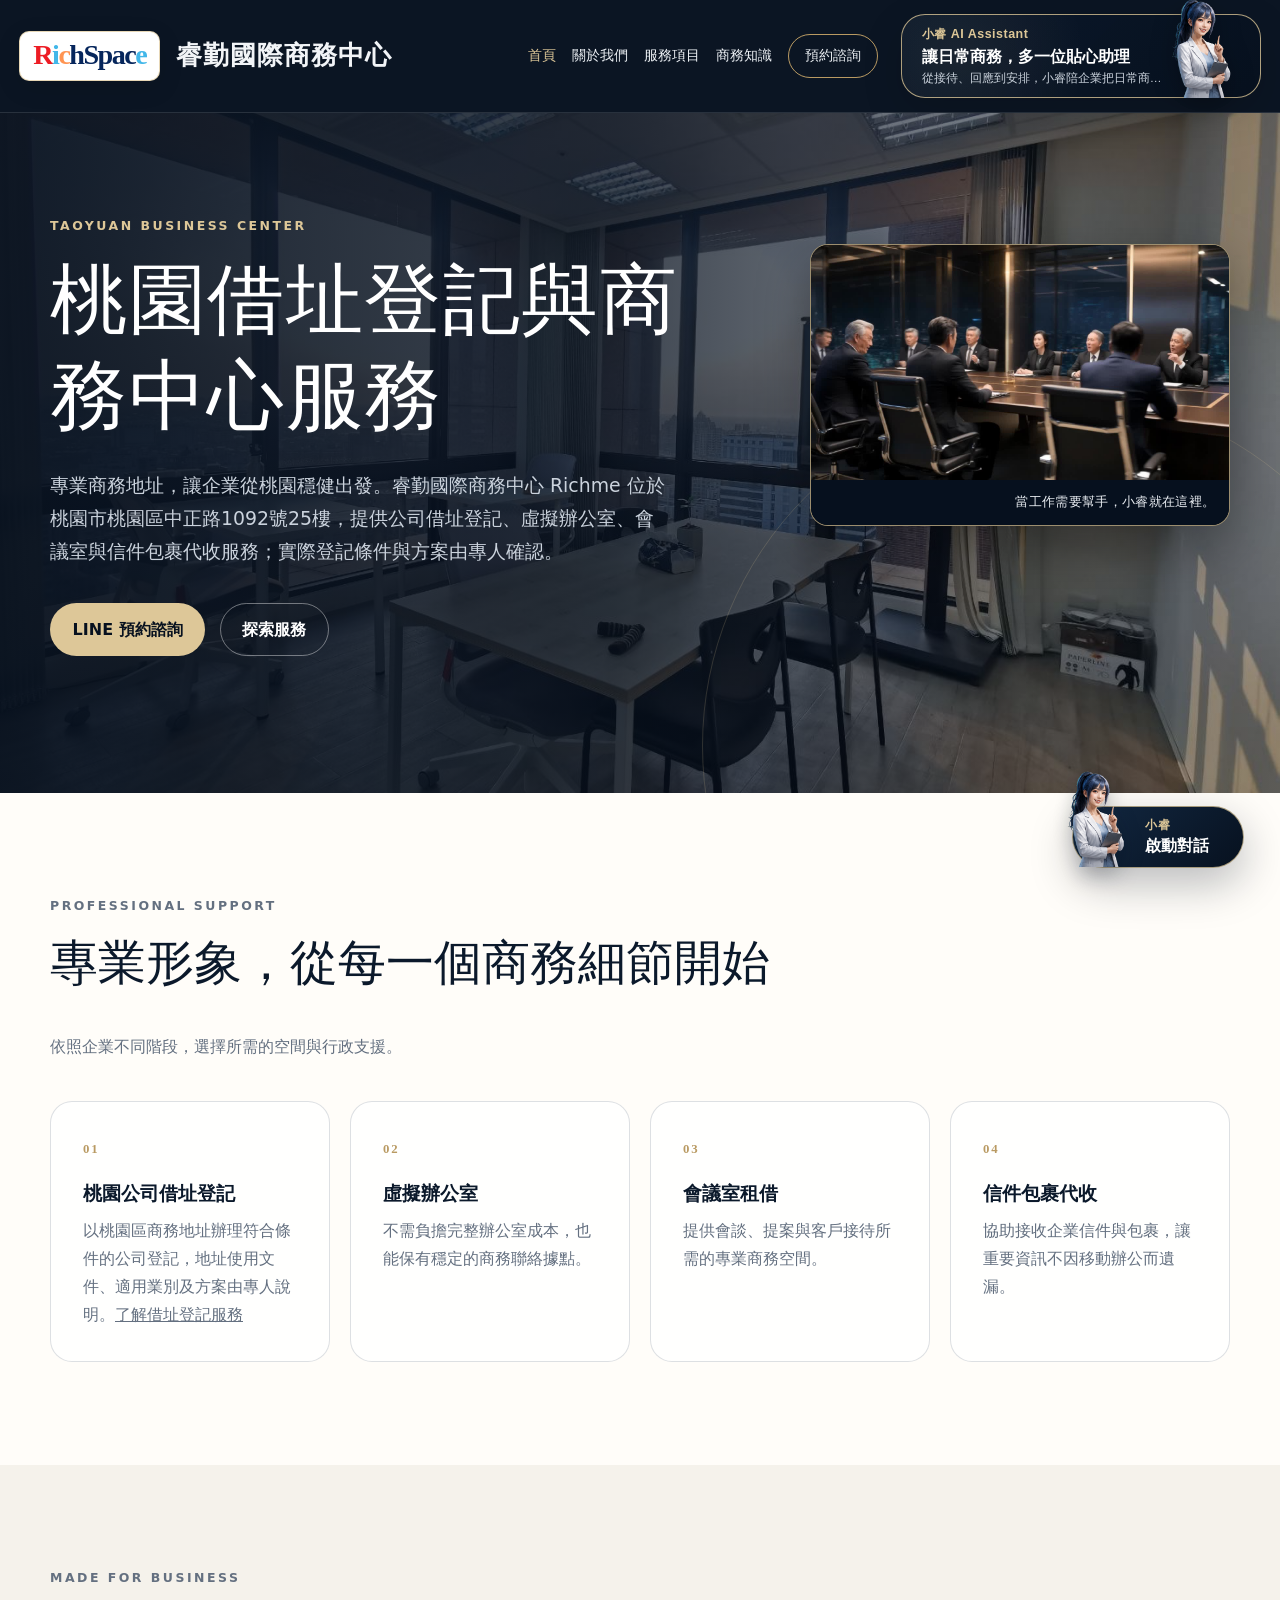
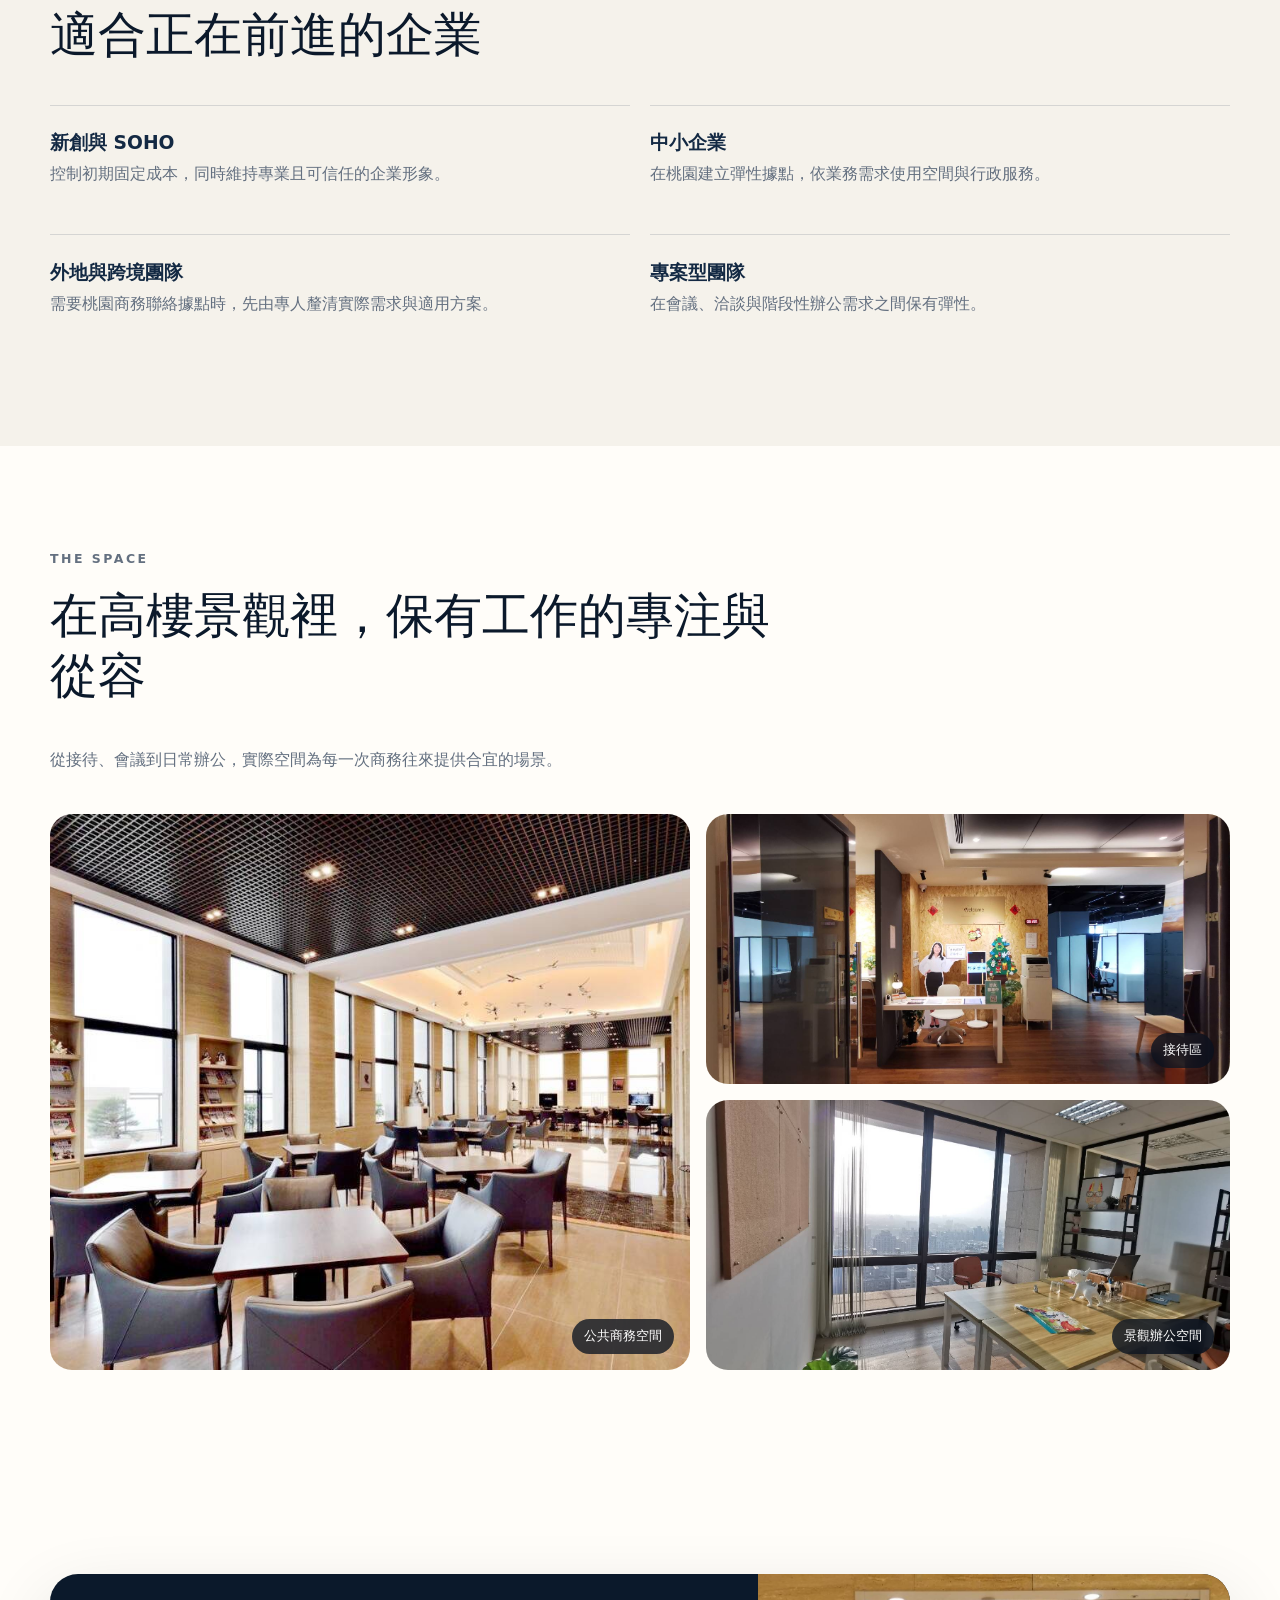
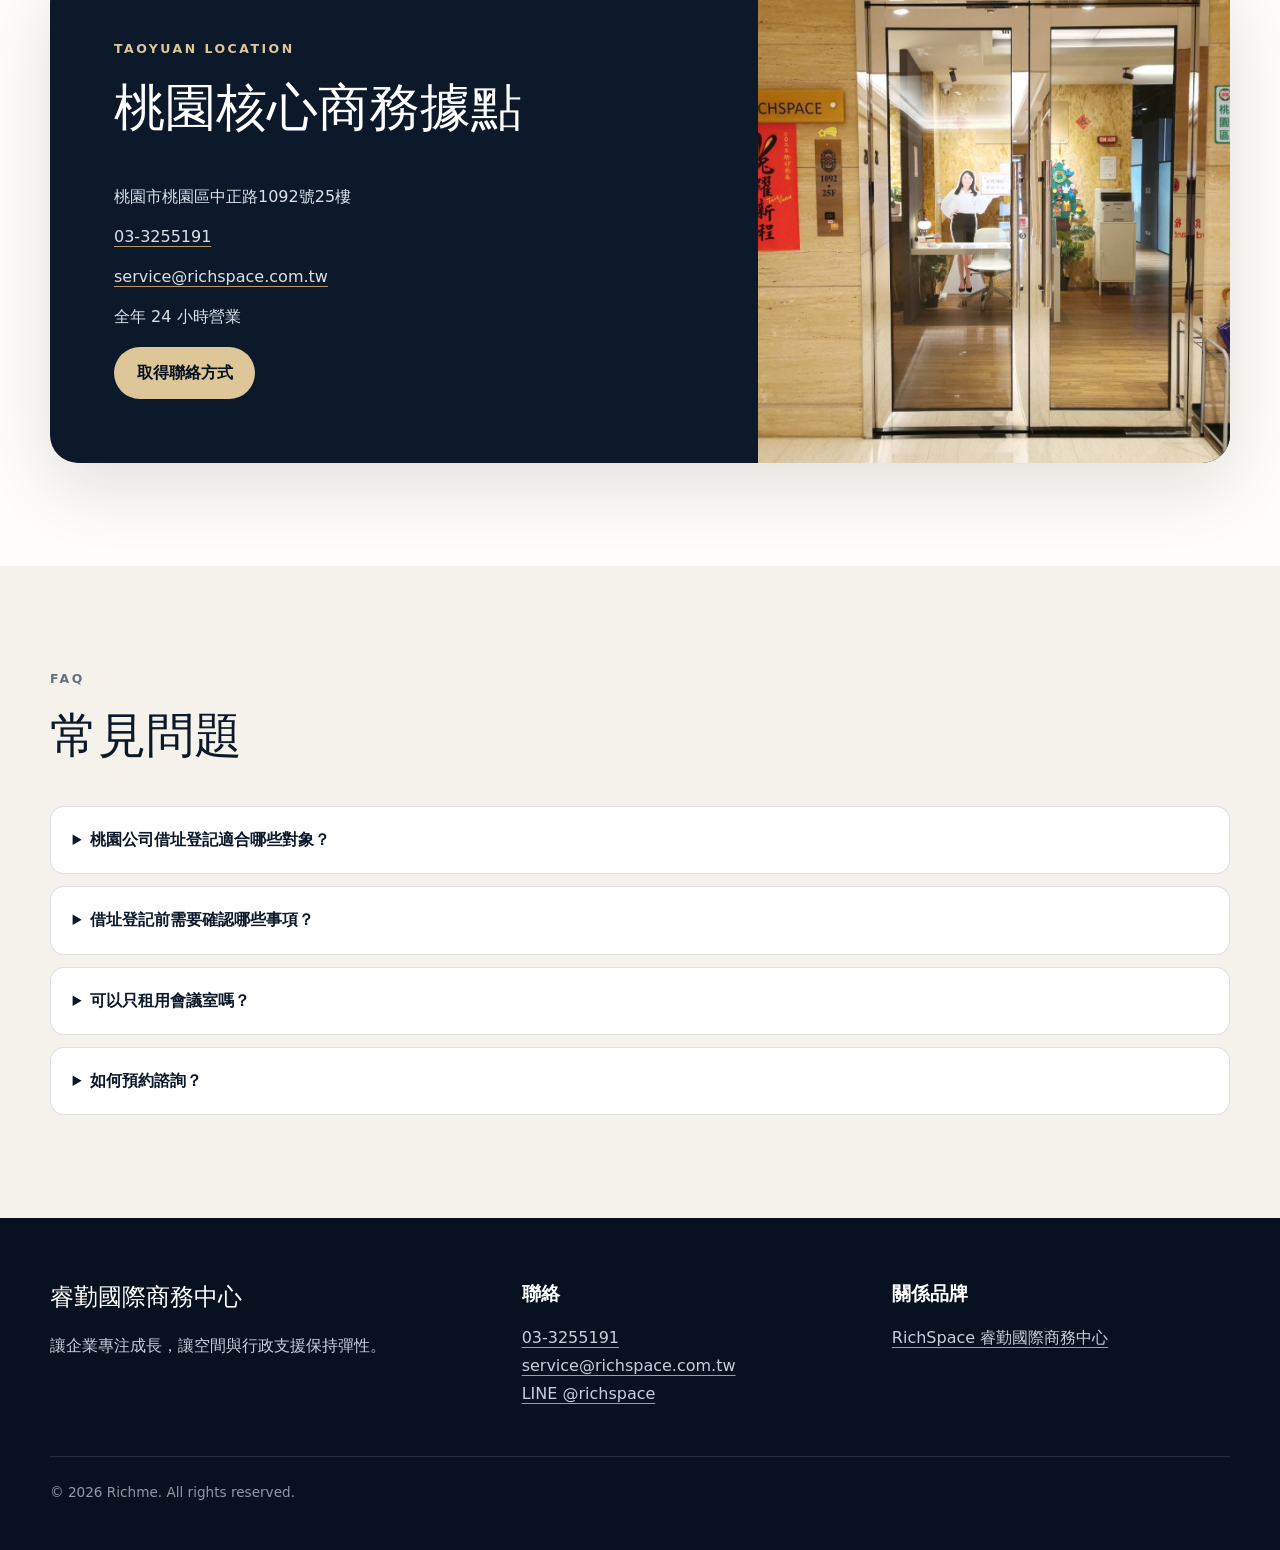
==== commit da6df95b: "feat(seo): clarify Taoyuan business address intent in homepage and services" ====
--- a/index.html
+++ b/index.html
@@ -3,8 +3,8 @@
 <head>
   <meta charset="utf-8">
   <meta name="viewport" content="width=device-width, initial-scale=1">
-  <title>桃園商務中心・虛擬辦公室｜睿勤國際商務中心 Richme</title>
-  <meta name="description" content="睿勤國際商務中心 Richme 位於桃園區，提供公司登記地址、虛擬辦公室、會議室租借與信件包裹代收，協助新創、SOHO及企業建立專業據點。">
+  <title>桃園借址登記・商務中心與虛擬辦公室｜睿勤 Richme</title>
+  <meta name="description" content="睿勤國際商務中心 Richme 提供桃園公司借址登記、虛擬辦公室、會議室租借及信件包裹代收服務，位於桃園區中正路1092號25樓。登記條件與方案歡迎透過 LINE 諮詢。">
   <meta name="robots" content="index,follow,max-image-preview:large">
   <link rel="canonical" href="https://richme.pro/">
   <link rel="icon" type="image/png" sizes="48x48" href="/favicon-48x48.png">
@@ -14,8 +14,8 @@
   <meta property="og:type" content="website">
   <meta property="og:locale" content="zh_TW">
   <meta property="og:site_name" content="睿勤國際商務中心 Richme">
-  <meta property="og:title" content="桃園商務中心・虛擬辦公室｜睿勤國際商務中心">
-  <meta property="og:description" content="桃園區公司登記地址、虛擬辦公室、會議室與信件包裹代收服務。">
+  <meta property="og:title" content="桃園借址登記與商務中心｜睿勤國際商務中心 Richme">
+  <meta property="og:description" content="桃園公司借址登記、虛擬辦公室、會議室租借與信件包裹代收。了解睿勤的商務地址及服務方案。">
   <meta property="og:url" content="https://richme.pro/">
   <meta property="og:image" content="https://richme.pro/assets/images/meeting-room-view.jpg">
   <meta property="og:image:alt" content="睿勤國際商務中心採光會議空間">
@@ -96,8 +96,8 @@
     <section class="hero">
       <div class="hero-inner">
         <p class="eyebrow">Taoyuan Business Center</p>
-        <h1>讓企業，在桃園擁有值得信任的起點</h1>
-        <p class="hero-copy">睿勤國際商務中心 Richme 位於桃園區中正路，提供公司登記地址、虛擬辦公室、會議空間與行政支援，讓團隊專注於真正重要的事業。</p>
+        <h1>桃園借址登記與商務中心服務</h1>
+        <p class="hero-copy">專業商務地址，讓企業從桃園穩健出發。睿勤國際商務中心 Richme 位於桃園市桃園區中正路1092號25樓，提供公司借址登記、虛擬辦公室、會議室與信件包裹代收服務；實際登記條件與方案由專人確認。</p>
         <div class="hero-actions">
           <a class="button button-primary" href="https://page.line.me/richspace" target="_blank" rel="noopener">LINE 預約諮詢</a>
           <a class="button button-secondary" href="/service">探索服務</a>
@@ -108,7 +108,7 @@
       <div class="shell">
         <div class="section-heading"><p class="eyebrow">Professional Support</p><h2>專業形象，從每一個商務細節開始</h2><p>依照企業不同階段，選擇所需的空間與行政支援。</p></div>
         <div class="grid services">
-          <article class="card"><span class="card-number">01</span><h3>公司登記地址</h3><p>以桃園區商務地址建立企業對外形象，相關適用條件由專人說明。</p></article>
+          <article class="card"><span class="card-number">01</span><h3>桃園公司借址登記</h3><p>以桃園區商務地址辦理符合條件的公司登記，地址使用文件、適用業別及方案由專人說明。<a href="/service">了解借址登記服務</a></p></article>
           <article class="card"><span class="card-number">02</span><h3>虛擬辦公室</h3><p>不需負擔完整辦公室成本，也能保有穩定的商務聯絡據點。</p></article>
           <article class="card"><span class="card-number">03</span><h3>會議室租借</h3><p>提供會談、提案與客戶接待所需的專業商務空間。</p></article>
           <article class="card"><span class="card-number">04</span><h3>信件包裹代收</h3><p>協助接收企業信件與包裹，讓重要資訊不因移動辦公而遺漏。</p></article>
@@ -157,7 +157,8 @@
       <div class="shell">
         <div class="section-heading"><p class="eyebrow">FAQ</p><h2>常見問題</h2></div>
         <div class="faq-list">
-          <details><summary>公司登記地址服務適合哪些對象？</summary><p>常見於新創、SOHO、中小企業與需要桃園商務據點的團隊。實際登記條件與可用方案，建議先由專人依公司需求確認。</p></details>
+          <details><summary>桃園公司借址登記適合哪些對象？</summary><p>新創、SOHO、中小企業及希望在桃園設立商務據點的團隊，可先了解登記地址服務；能否申請仍須依公司類型、產業及實際地址條件確認。</p></details>
+          <details><summary>借址登記前需要確認哪些事項？</summary><p>建議先確認公司型態、預計營業項目、地址使用文件、信件與公文代收方式，以及租期、押金和費用。實際適用條件與文件請向睿勤服務人員確認。</p></details>
           <details><summary>可以只租用會議室嗎？</summary><p>可先透過 LINE 或電話告知日期、人數與用途，由服務人員確認當日空間與方案。</p></details>
           <details><summary>如何預約諮詢？</summary><p>可加入 LINE 官方帳號 @richspace、致電 03-3255191，或寄信至 service@richspace.com.tw。</p></details>
         </div>
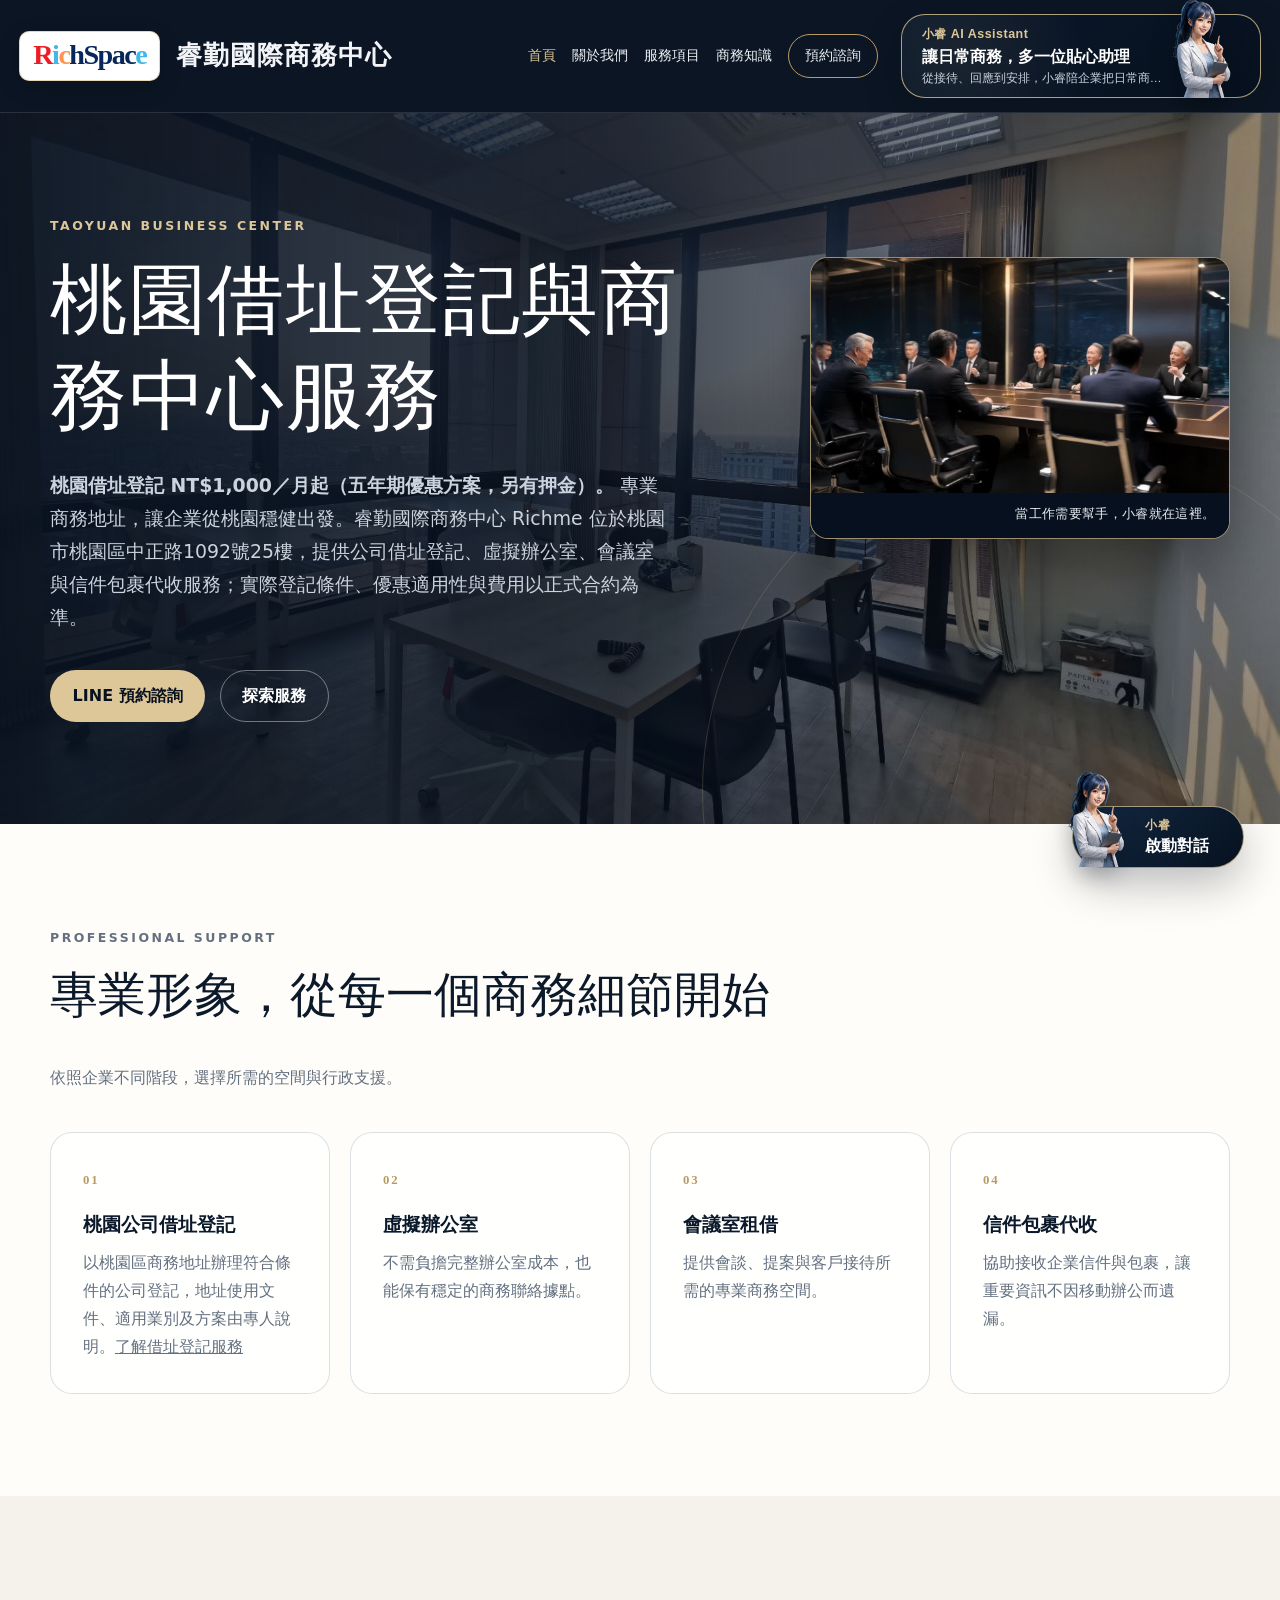
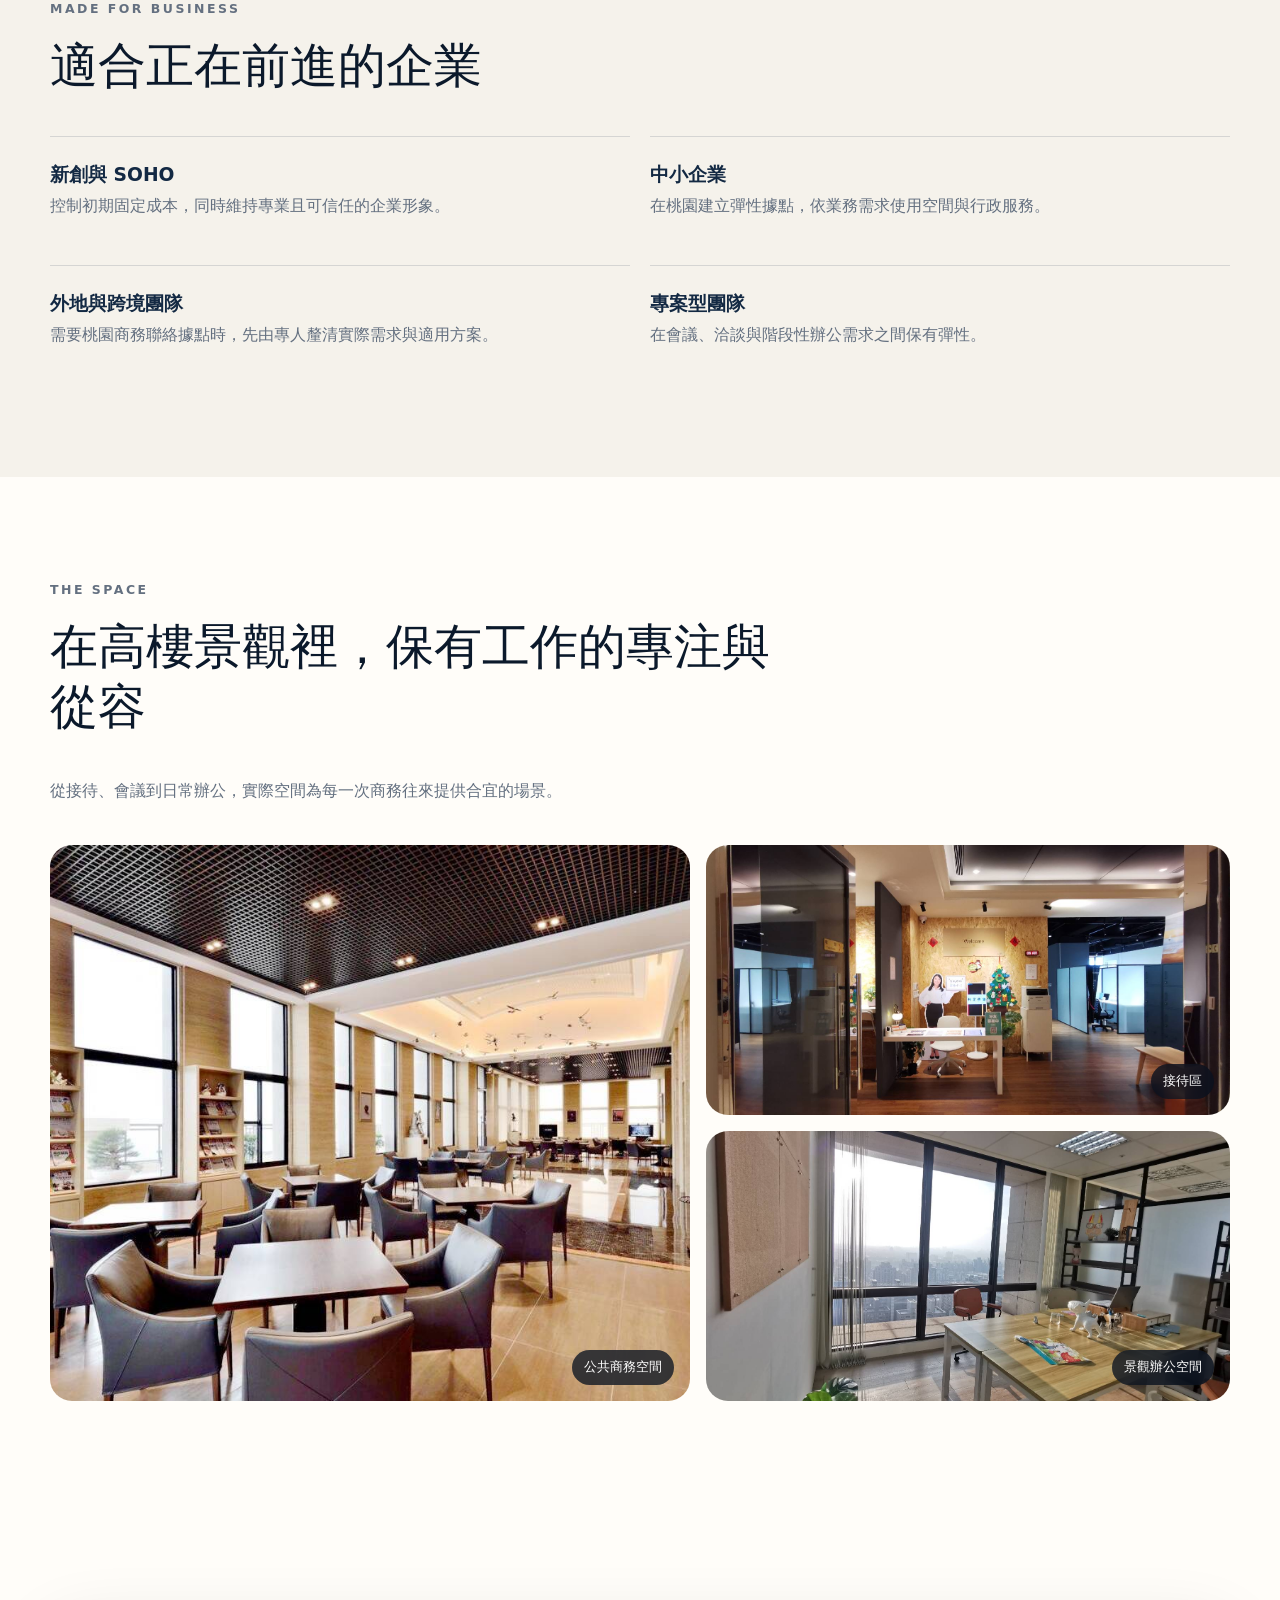
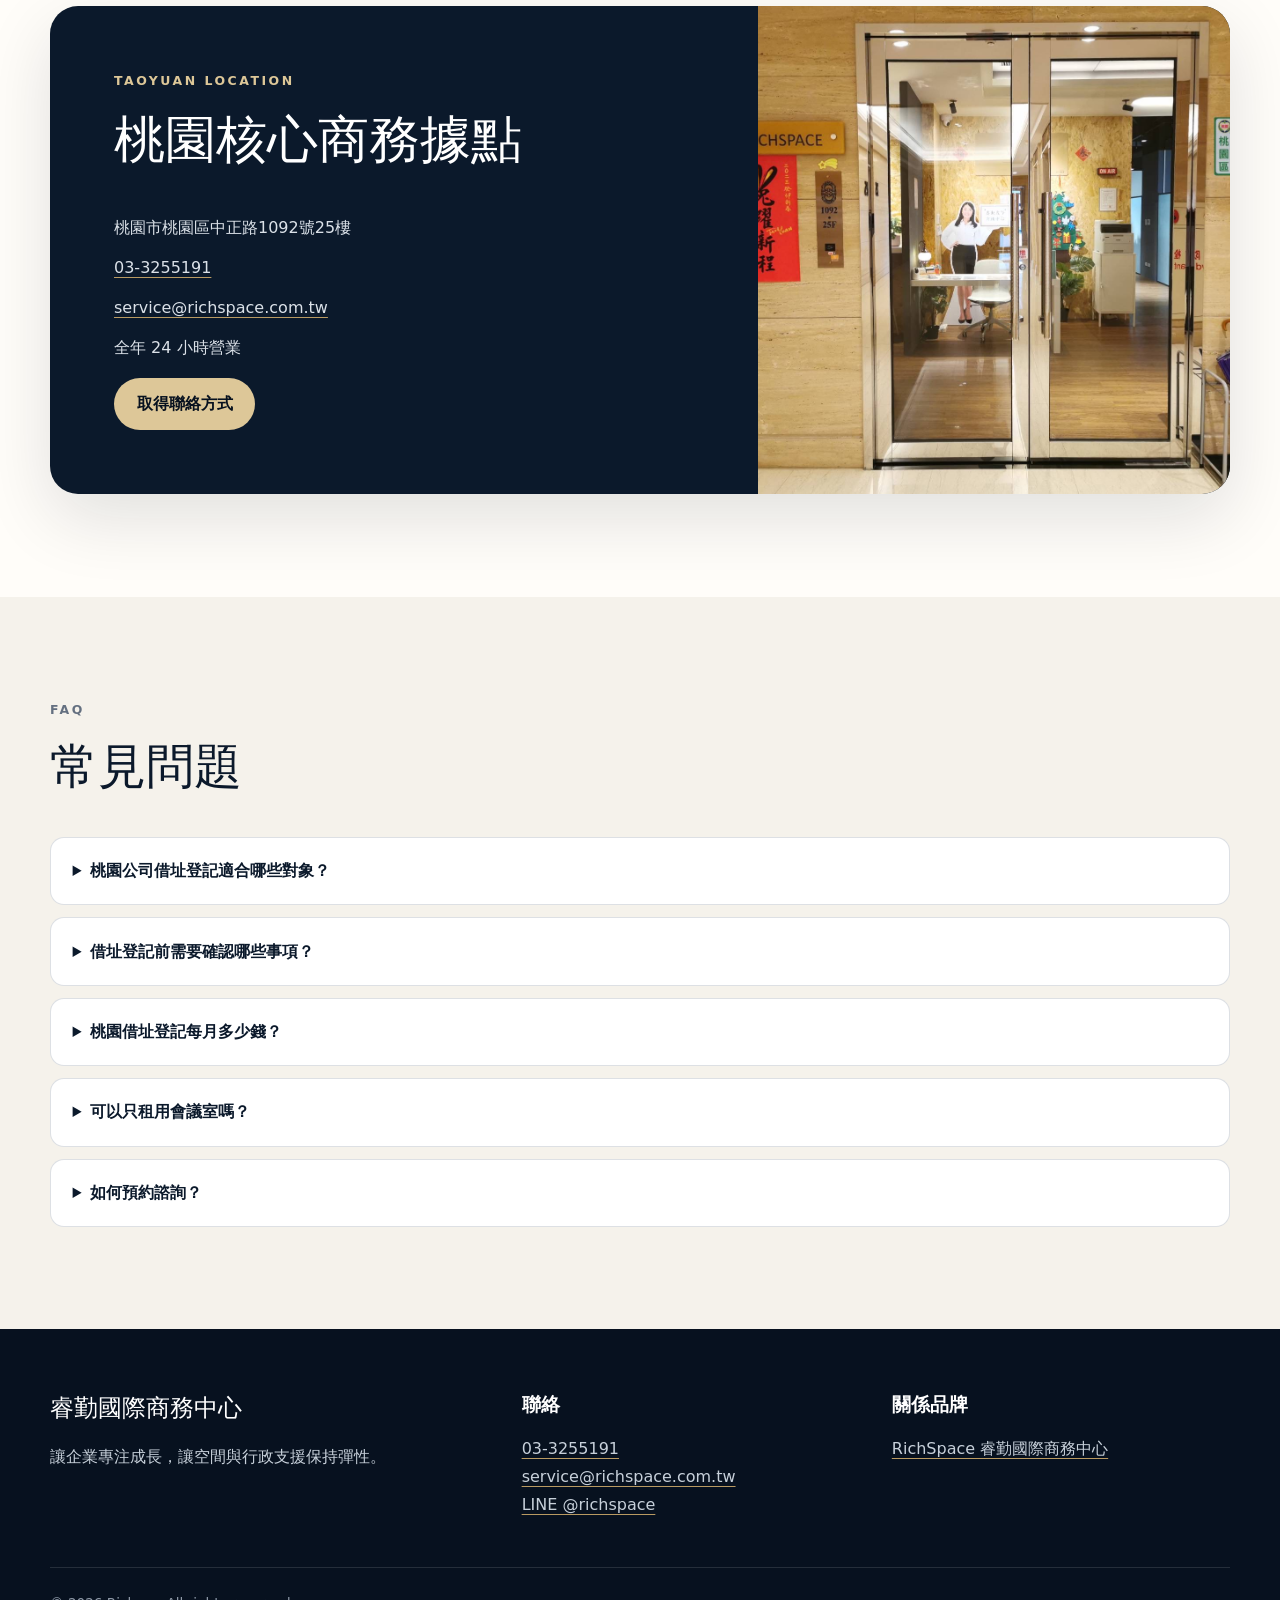
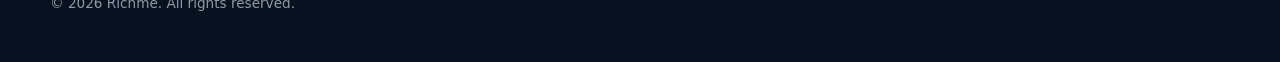
==== commit 215e583f: "feat(seo): clarify advertised NT$1000 long-term Taoyuan address plan" ====
--- a/index.html
+++ b/index.html
@@ -97,7 +97,7 @@
       <div class="hero-inner">
         <p class="eyebrow">Taoyuan Business Center</p>
         <h1>桃園借址登記與商務中心服務</h1>
-        <p class="hero-copy">專業商務地址，讓企業從桃園穩健出發。睿勤國際商務中心 Richme 位於桃園市桃園區中正路1092號25樓，提供公司借址登記、虛擬辦公室、會議室與信件包裹代收服務；實際登記條件與方案由專人確認。</p>
+        <p class="hero-copy"><strong>桃園借址登記 NT$1,000／月起（五年期優惠方案，另有押金）。</strong> 專業商務地址，讓企業從桃園穩健出發。睿勤國際商務中心 Richme 位於桃園市桃園區中正路1092號25樓，提供公司借址登記、虛擬辦公室、會議室與信件包裹代收服務；實際登記條件、優惠適用性與費用以正式合約為準。</p>
         <div class="hero-actions">
           <a class="button button-primary" href="https://page.line.me/richspace" target="_blank" rel="noopener">LINE 預約諮詢</a>
           <a class="button button-secondary" href="/service">探索服務</a>
@@ -159,6 +159,7 @@
         <div class="faq-list">
           <details><summary>桃園公司借址登記適合哪些對象？</summary><p>新創、SOHO、中小企業及希望在桃園設立商務據點的團隊，可先了解登記地址服務；能否申請仍須依公司類型、產業及實際地址條件確認。</p></details>
           <details><summary>借址登記前需要確認哪些事項？</summary><p>建議先確認公司型態、預計營業項目、地址使用文件、信件與公文代收方式，以及租期、押金和費用。實際適用條件與文件請向睿勤服務人員確認。</p></details>
+          <details><summary>桃園借址登記每月多少錢？</summary><p>睿勤對外公告的長期優惠方案為 NT$1,000／月起，適用五年期方案並另計押金；短期方案價格不同。是否適用此優惠及正式費用，以服務人員最新報價和合約為準。</p></details>
           <details><summary>可以只租用會議室嗎？</summary><p>可先透過 LINE 或電話告知日期、人數與用途，由服務人員確認當日空間與方案。</p></details>
           <details><summary>如何預約諮詢？</summary><p>可加入 LINE 官方帳號 @richspace、致電 03-3255191，或寄信至 service@richspace.com.tw。</p></details>
         </div>
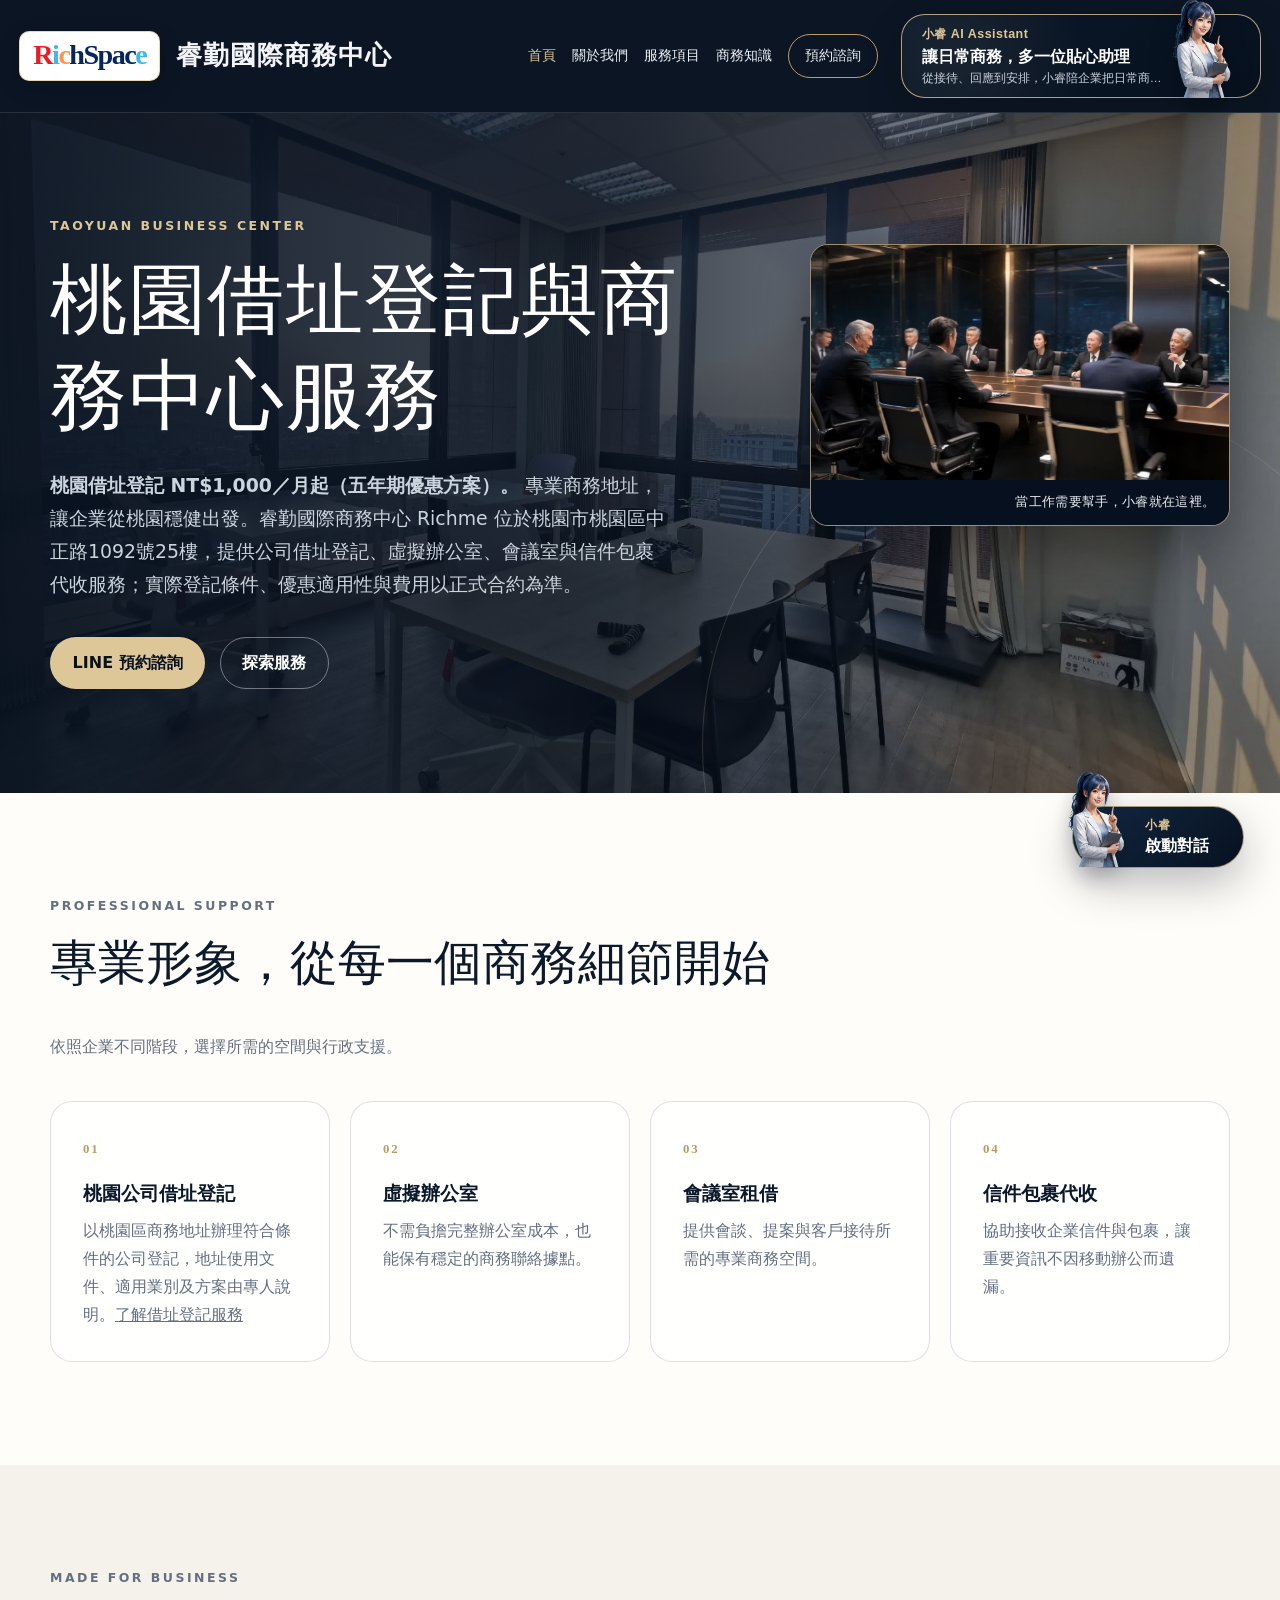
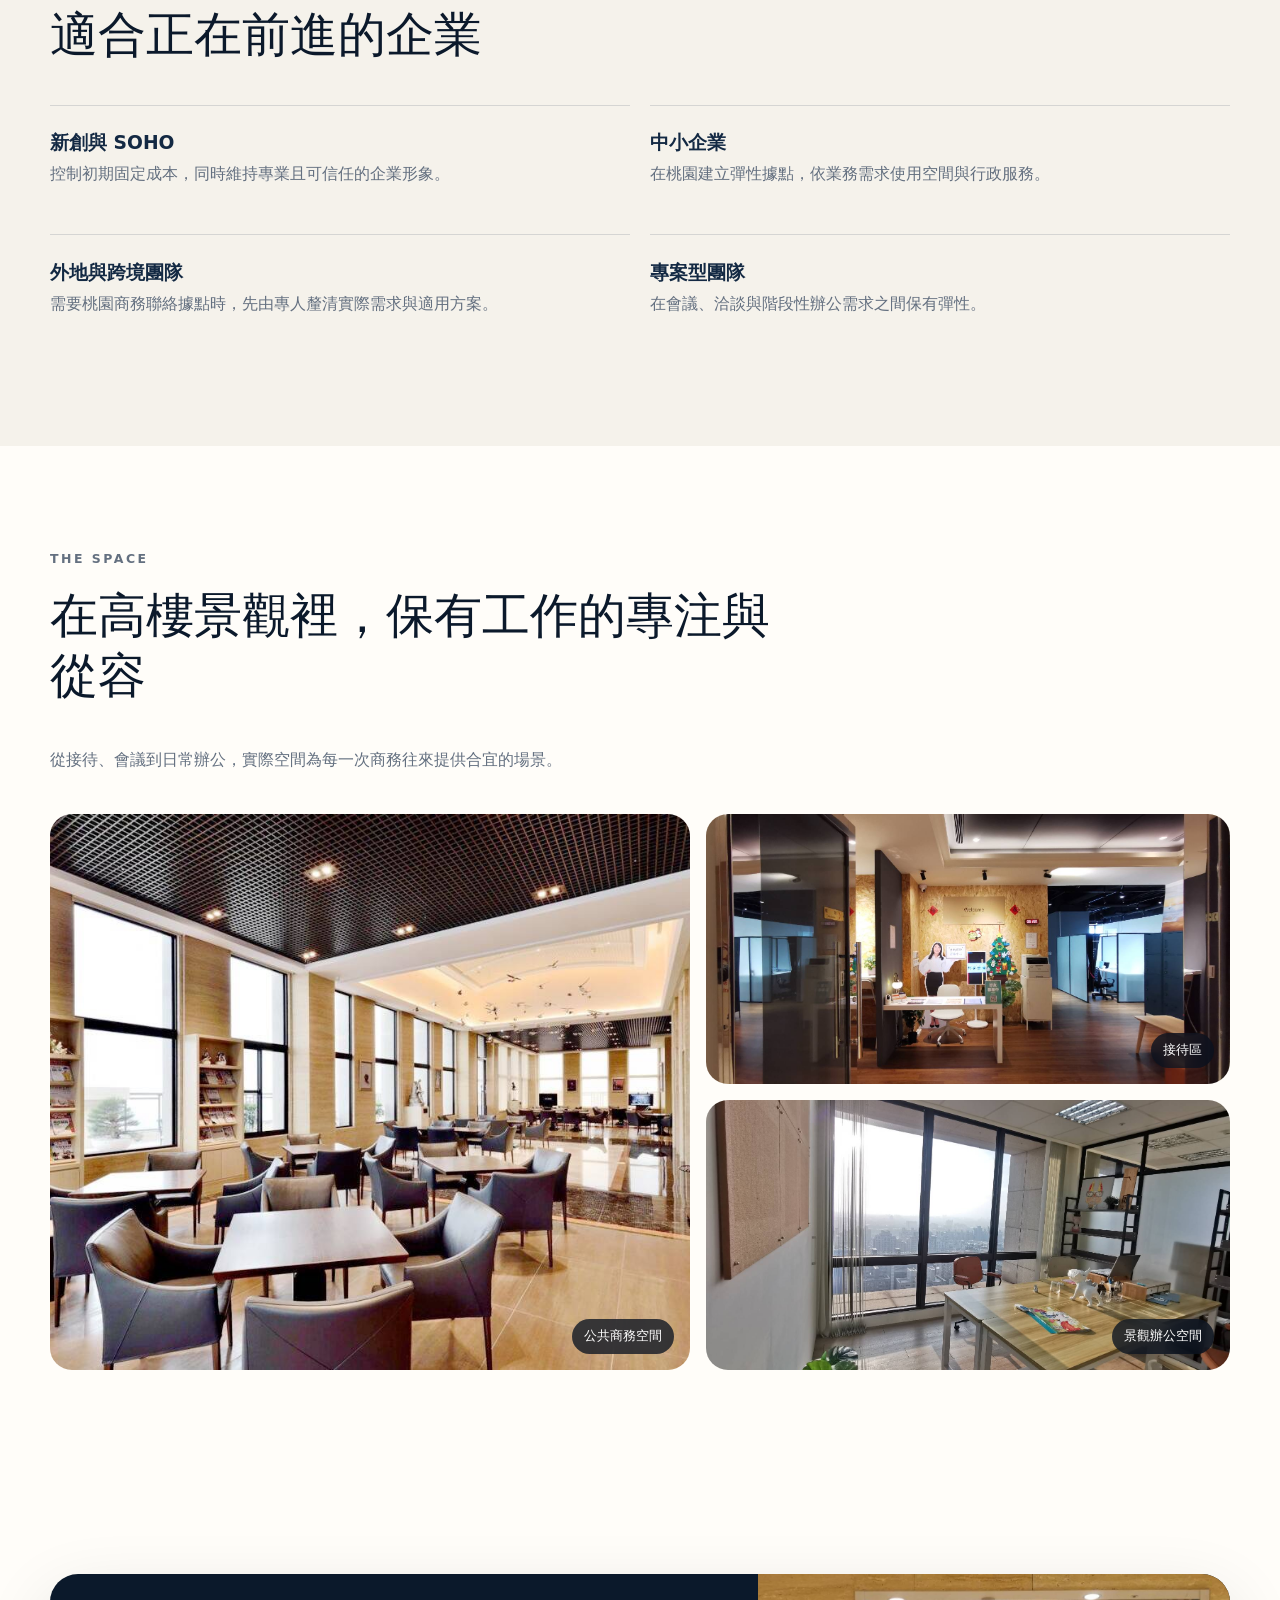
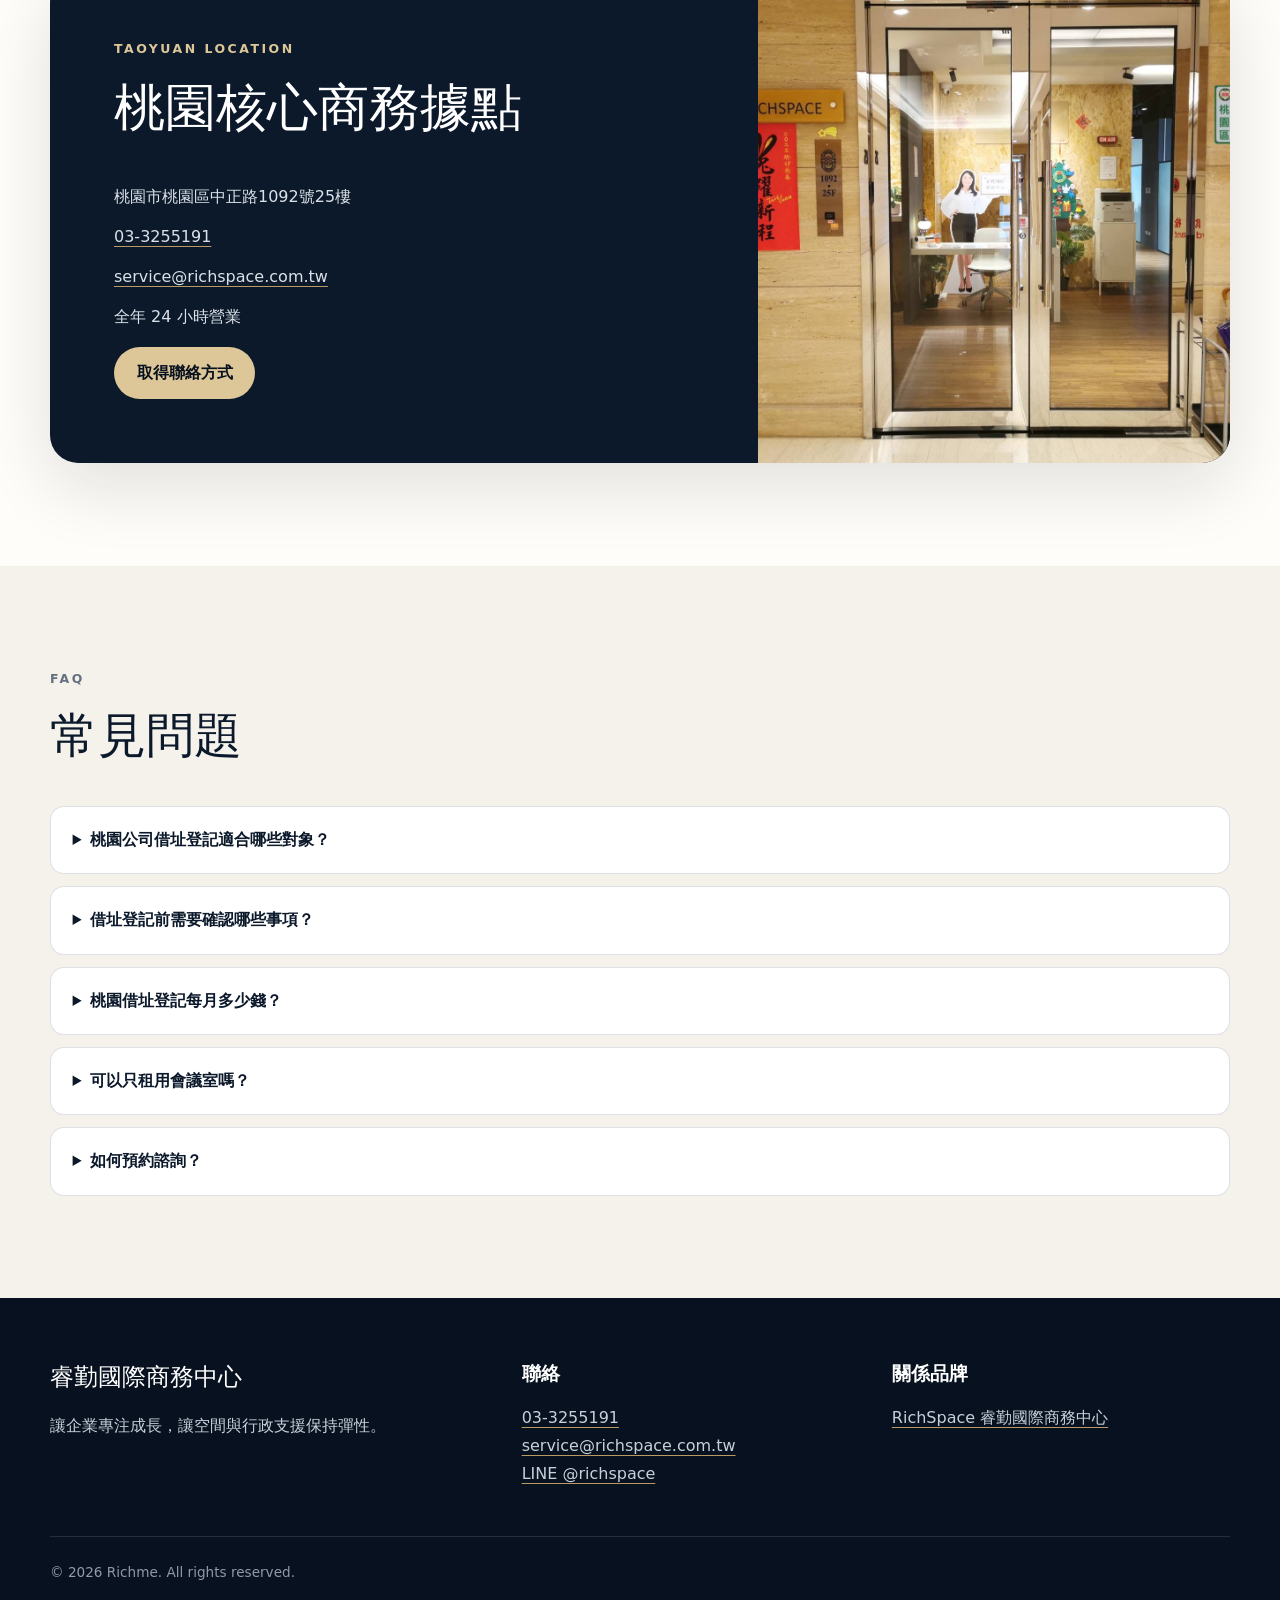
==== commit 611a4169: "fix(copy): remove deposit mentions from public Taoyuan address messaging" ====
--- a/index.html
+++ b/index.html
@@ -97,7 +97,7 @@
       <div class="hero-inner">
         <p class="eyebrow">Taoyuan Business Center</p>
         <h1>桃園借址登記與商務中心服務</h1>
-        <p class="hero-copy"><strong>桃園借址登記 NT$1,000／月起（五年期優惠方案，另有押金）。</strong> 專業商務地址，讓企業從桃園穩健出發。睿勤國際商務中心 Richme 位於桃園市桃園區中正路1092號25樓，提供公司借址登記、虛擬辦公室、會議室與信件包裹代收服務；實際登記條件、優惠適用性與費用以正式合約為準。</p>
+        <p class="hero-copy"><strong>桃園借址登記 NT$1,000／月起（五年期優惠方案）。</strong> 專業商務地址，讓企業從桃園穩健出發。睿勤國際商務中心 Richme 位於桃園市桃園區中正路1092號25樓，提供公司借址登記、虛擬辦公室、會議室與信件包裹代收服務；實際登記條件、優惠適用性與費用以正式合約為準。</p>
         <div class="hero-actions">
           <a class="button button-primary" href="https://page.line.me/richspace" target="_blank" rel="noopener">LINE 預約諮詢</a>
           <a class="button button-secondary" href="/service">探索服務</a>
@@ -158,8 +158,8 @@
         <div class="section-heading"><p class="eyebrow">FAQ</p><h2>常見問題</h2></div>
         <div class="faq-list">
           <details><summary>桃園公司借址登記適合哪些對象？</summary><p>新創、SOHO、中小企業及希望在桃園設立商務據點的團隊，可先了解登記地址服務；能否申請仍須依公司類型、產業及實際地址條件確認。</p></details>
-          <details><summary>借址登記前需要確認哪些事項？</summary><p>建議先確認公司型態、預計營業項目、地址使用文件、信件與公文代收方式，以及租期、押金和費用。實際適用條件與文件請向睿勤服務人員確認。</p></details>
-          <details><summary>桃園借址登記每月多少錢？</summary><p>睿勤對外公告的長期優惠方案為 NT$1,000／月起，適用五年期方案並另計押金；短期方案價格不同。是否適用此優惠及正式費用，以服務人員最新報價和合約為準。</p></details>
+          <details><summary>借址登記前需要確認哪些事項？</summary><p>建議先確認公司型態、預計營業項目、地址使用文件、信件與公文代收方式，以及租期與費用。實際適用條件與文件請向睿勤服務人員確認。</p></details>
+          <details><summary>桃園借址登記每月多少錢？</summary><p>睿勤對外公告的長期優惠方案為 NT$1,000／月起，適用五年期方案；短期方案價格不同。是否適用此優惠及正式費用，以服務人員最新報價和合約為準。</p></details>
           <details><summary>可以只租用會議室嗎？</summary><p>可先透過 LINE 或電話告知日期、人數與用途，由服務人員確認當日空間與方案。</p></details>
           <details><summary>如何預約諮詢？</summary><p>可加入 LINE 官方帳號 @richspace、致電 03-3255191，或寄信至 service@richspace.com.tw。</p></details>
         </div>
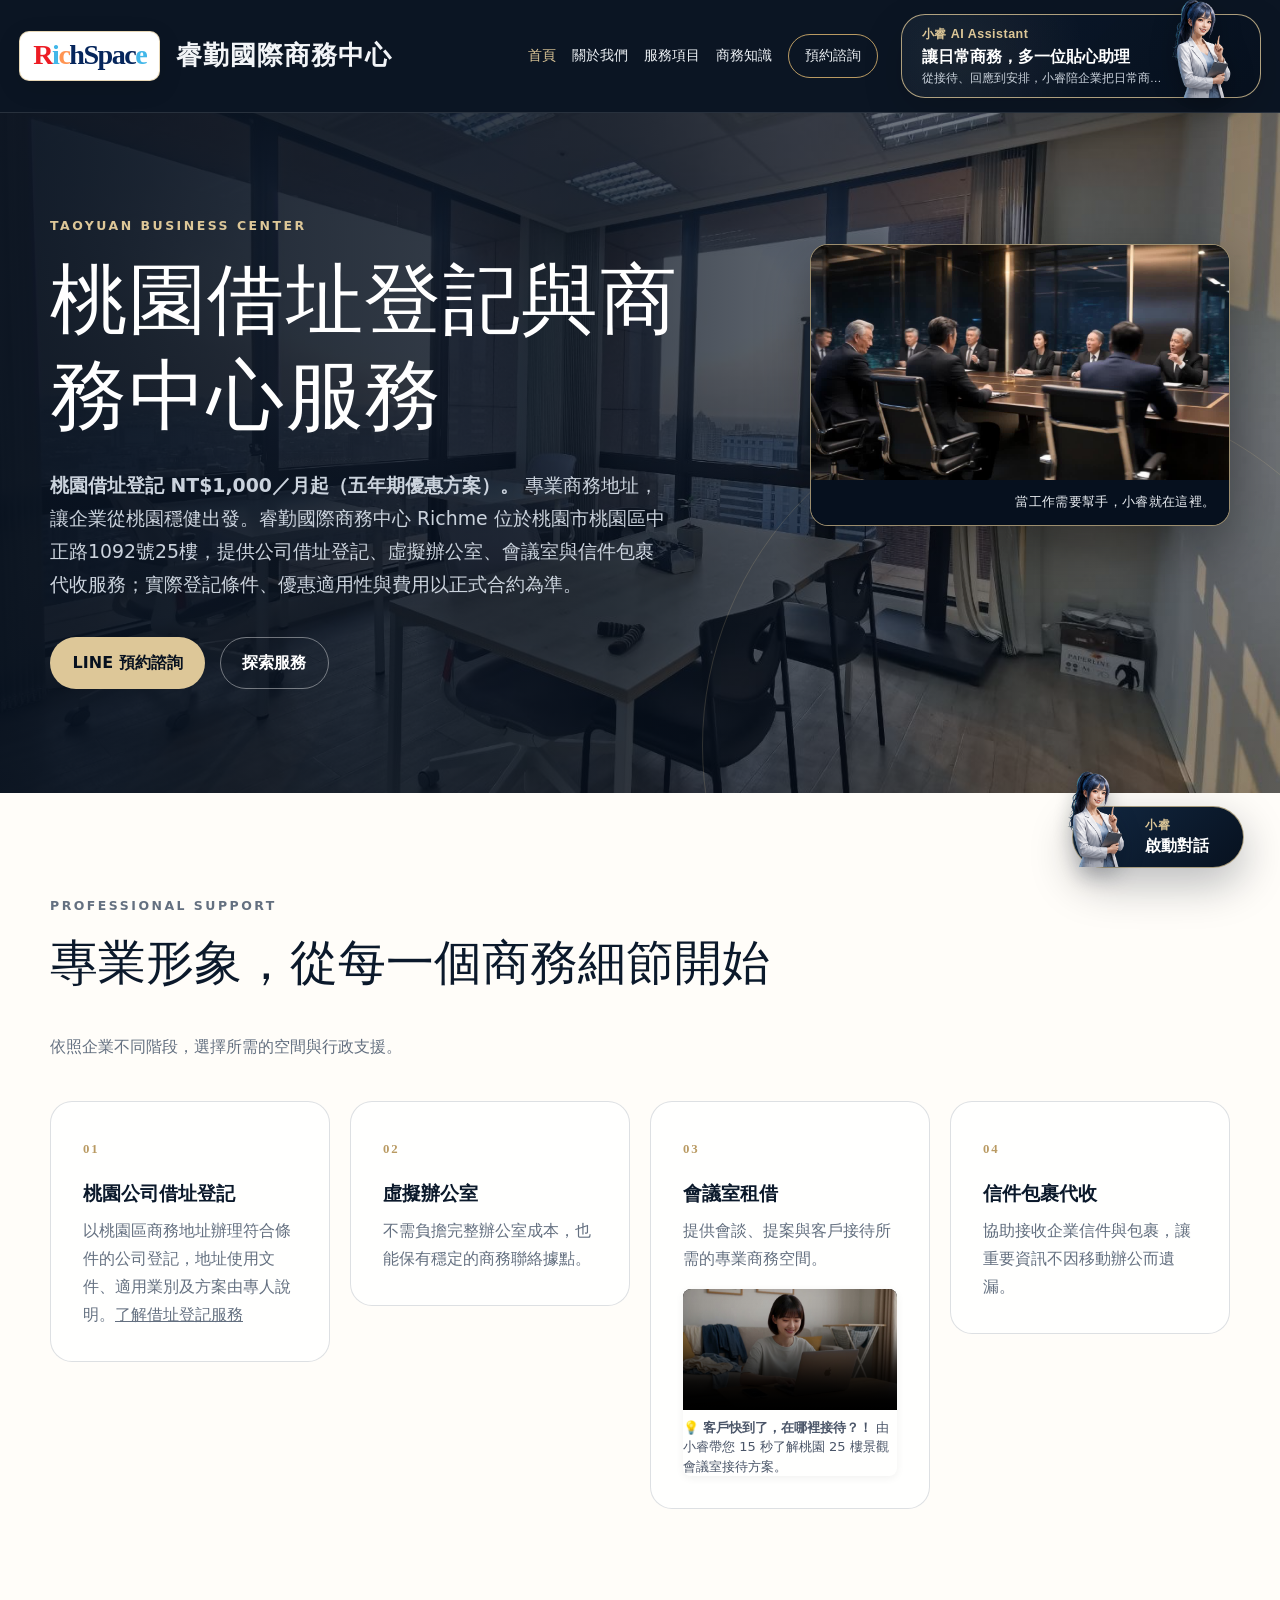
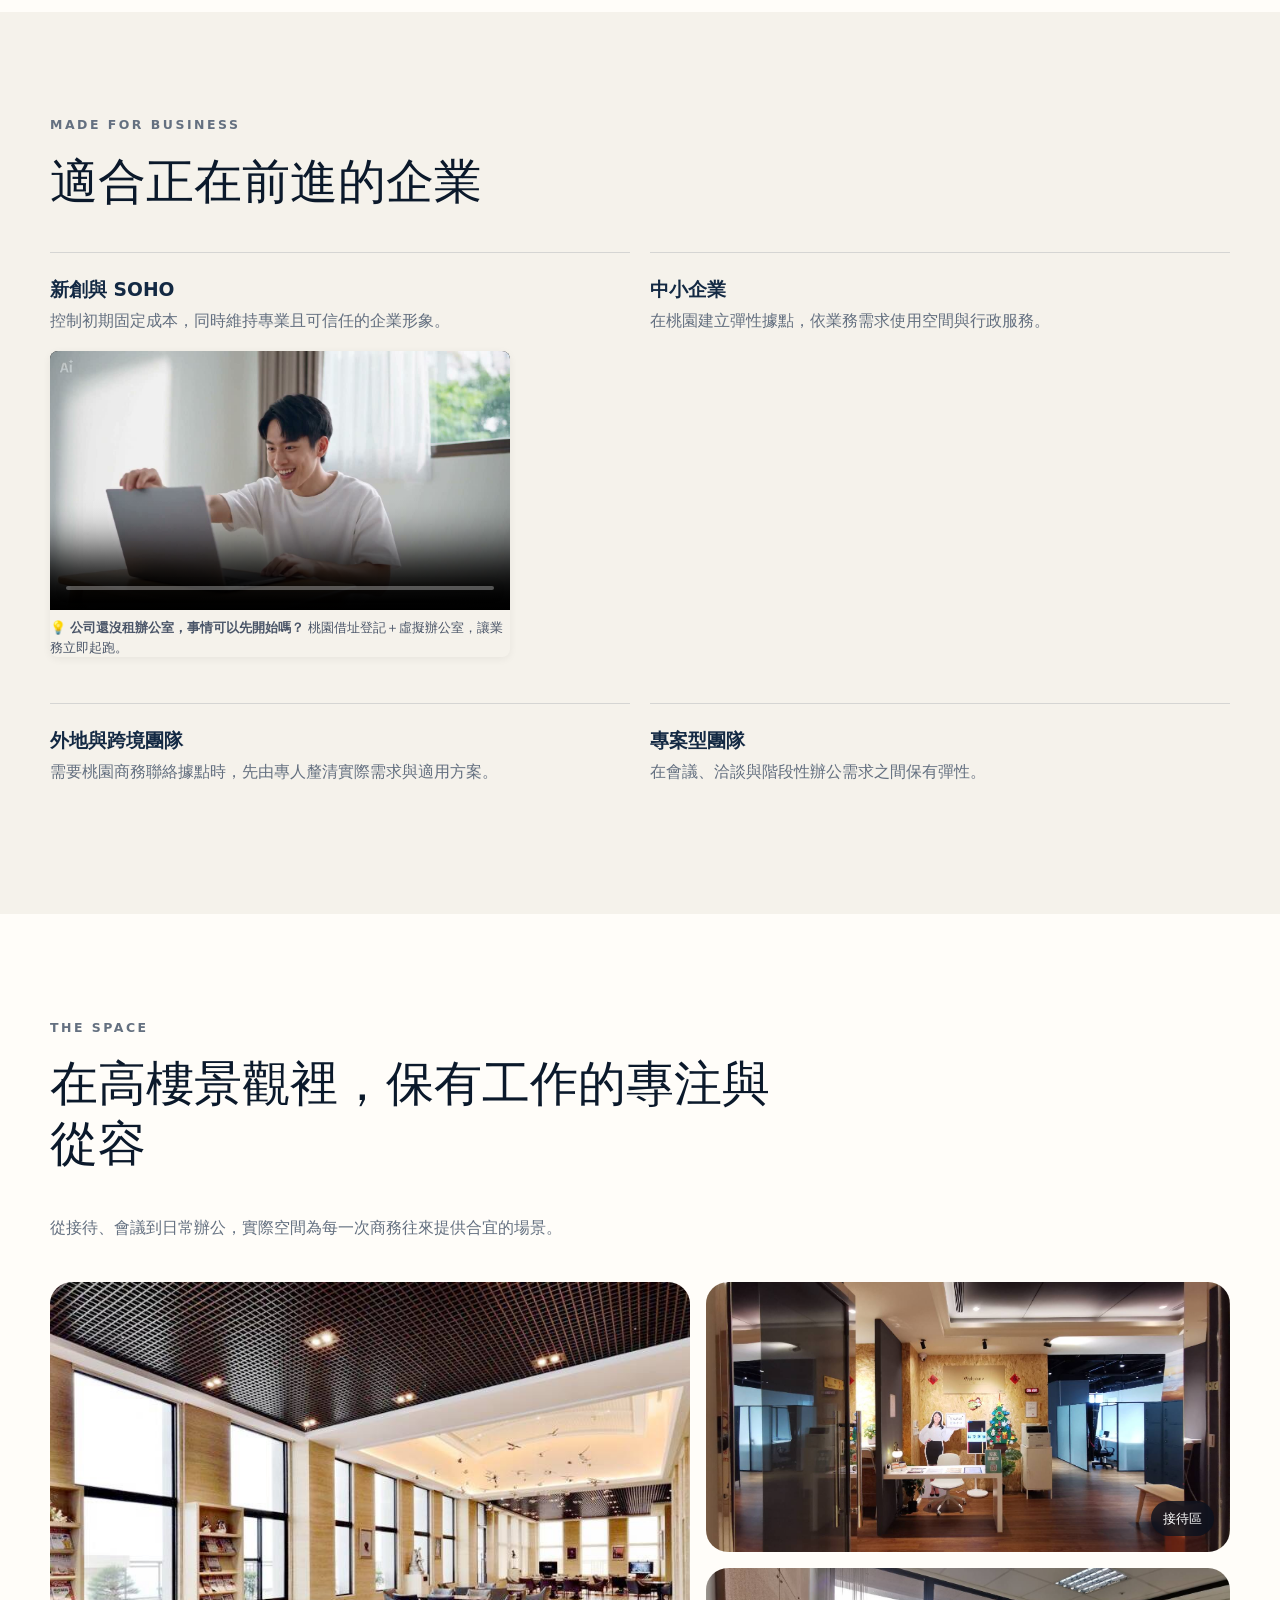
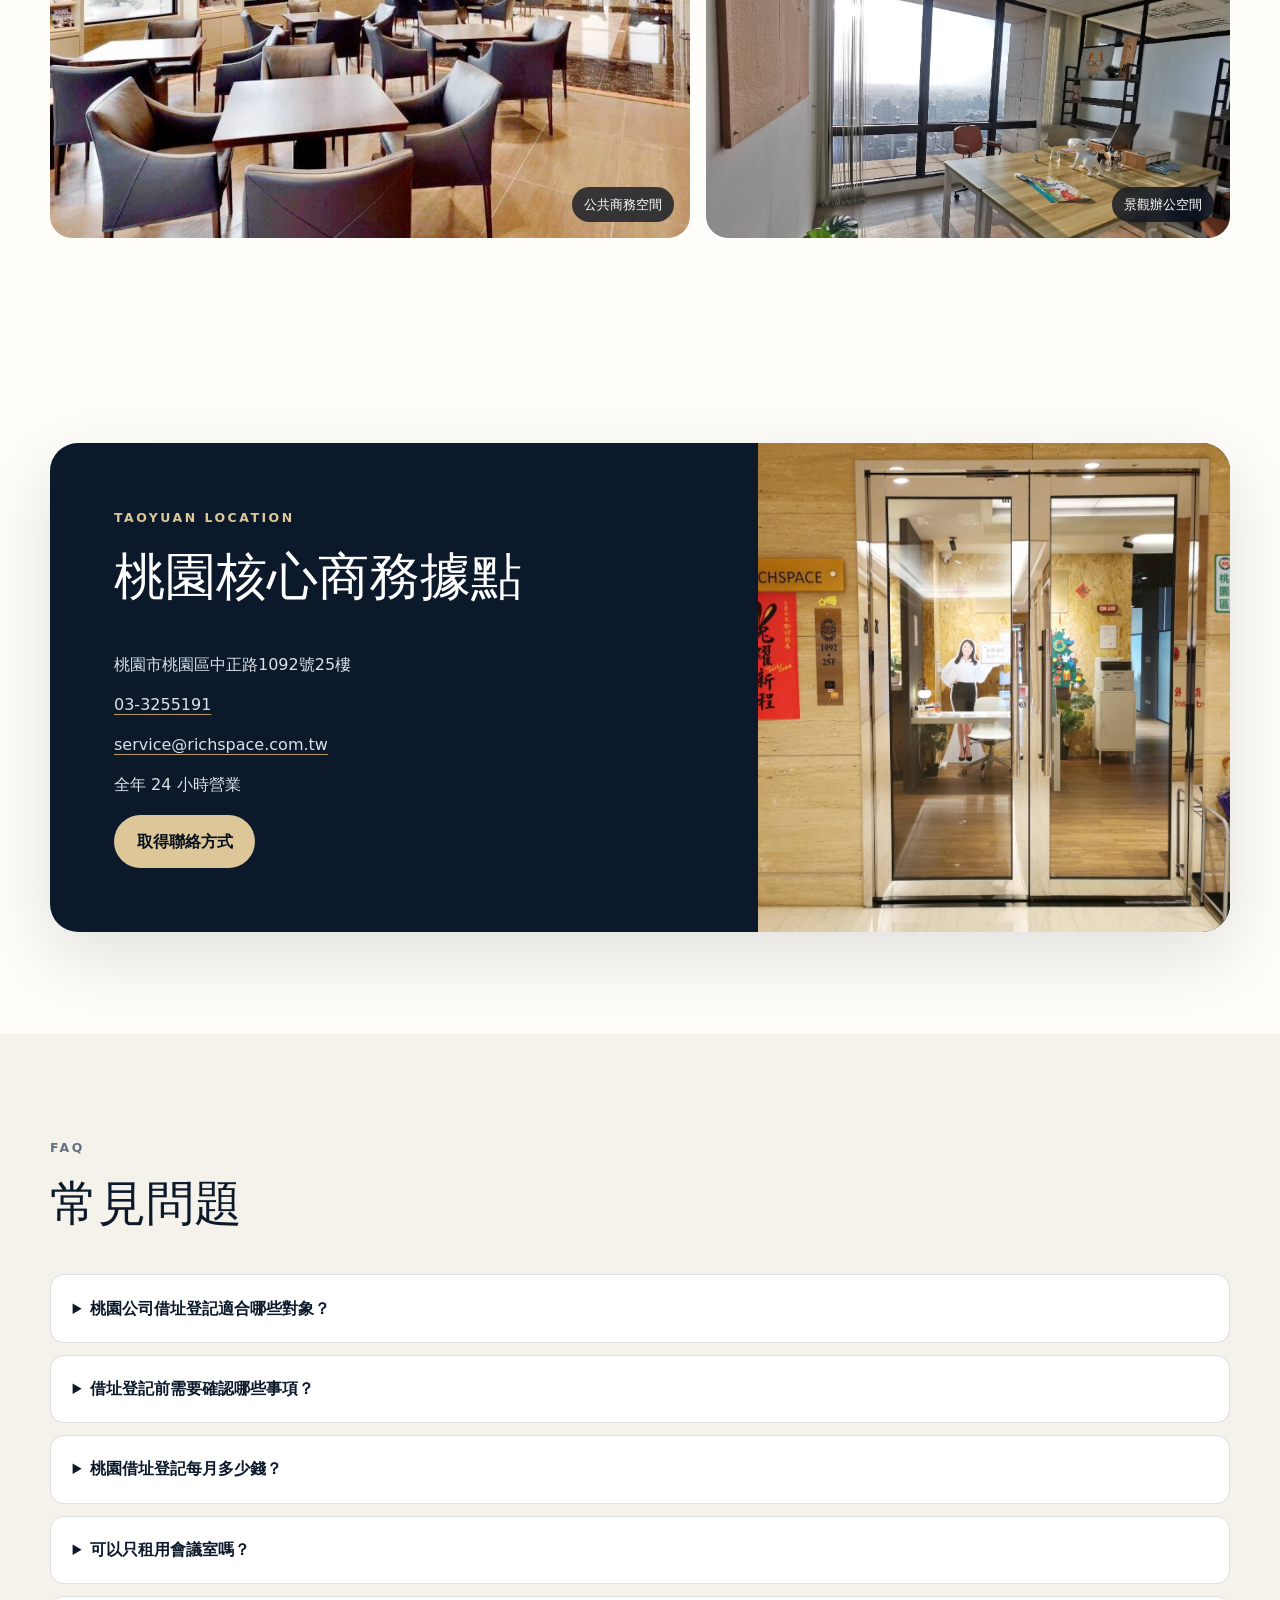
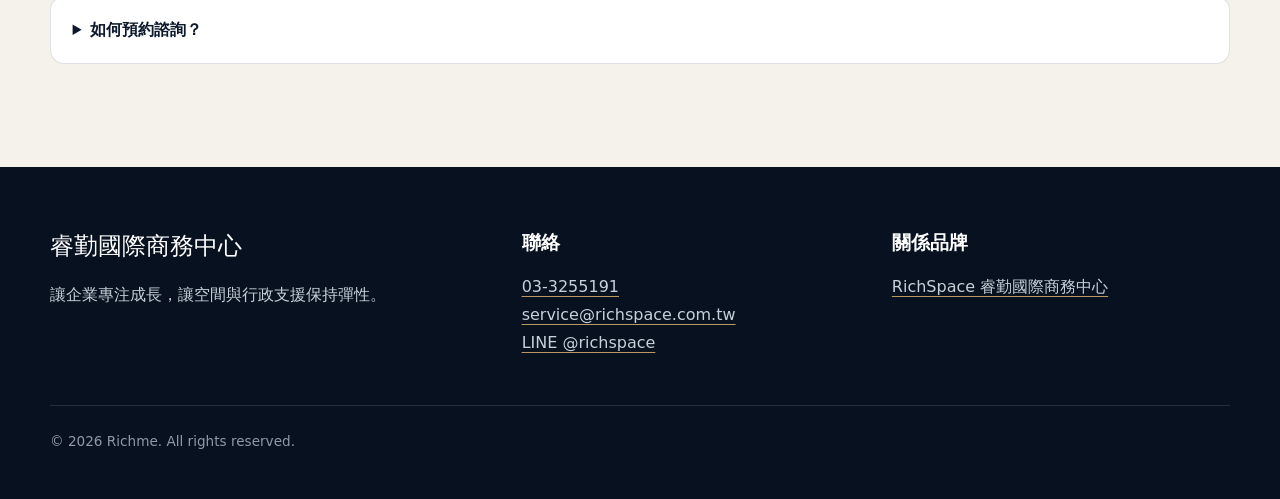
==== commit 8adb89b4: "feat(seo): embed reception and address videos with VideoObject schema Add the two 15s clips to the m" ====
--- a/index.html
+++ b/index.html
@@ -70,6 +70,36 @@
     ]
   }
   </script>
+  <script type="application/ld+json">
+  [
+    {
+      "@context": "https://schema.org",
+      "@type": "VideoObject",
+      "name": "客戶快到了，我在哪裡接待？！｜睿勤 Richme 桃園商務中心",
+      "description": "創業者面對突發客戶拜訪，如何迅速找到體面舒適的桃園高樓景觀會談空間？讓小睿為您推薦最適合的會議室租借方案。",
+      "thumbnailUrl": "https://richme.pro/assets/images/poster-reception.jpg",
+      "uploadDate": "2026-10-30",
+      "duration": "PT15S",
+      "contentUrl": "https://richme.pro/assets/video/kling_brand_ad_with_cta.mp4",
+      "embedUrl": "https://richme.pro/#meeting-room",
+      "inLanguage": "zh-Hant",
+      "publisher": { "@id": "https://richme.pro/#organization" }
+    },
+    {
+      "@context": "https://schema.org",
+      "@type": "VideoObject",
+      "name": "公司還沒租辦公室，事情可以先開始嗎？｜睿勤 Richme 桃園借址登記",
+      "description": "新創與SOHO起步不需高額租金！睿勤提供桃園商務地址借址登記、虛擬辦公室與信件代收，業務立即合法開跑。",
+      "thumbnailUrl": "https://richme.pro/assets/images/poster-company.jpg",
+      "uploadDate": "2026-10-30",
+      "duration": "PT15S",
+      "contentUrl": "https://richme.pro/assets/video/Xiao-Rui-boy-with-phone.mp4",
+      "embedUrl": "https://richme.pro/#soho",
+      "inLanguage": "zh-Hant",
+      "publisher": { "@id": "https://richme.pro/#organization" }
+    }
+  ]
+  </script>
   <script src="assets/js/site.js" defer></script>
   <script src="assets/js/xiaorui-canonical/audio_format_resolver.js?v=xiaorui-validated-8bf9218" defer></script>
   <script src="assets/js/xiaorui-canonical/device_audio_environment.js?v=xiaorui-validated-8bf9218" defer></script>
@@ -110,7 +140,15 @@
         <div class="grid services">
           <article class="card"><span class="card-number">01</span><h3>桃園公司借址登記</h3><p>以桃園區商務地址辦理符合條件的公司登記，地址使用文件、適用業別及方案由專人說明。<a href="/service">了解借址登記服務</a></p></article>
           <article class="card"><span class="card-number">02</span><h3>虛擬辦公室</h3><p>不需負擔完整辦公室成本，也能保有穩定的商務聯絡據點。</p></article>
-          <article class="card"><span class="card-number">03</span><h3>會議室租借</h3><p>提供會談、提案與客戶接待所需的專業商務空間。</p></article>
+          <article class="card" id="meeting-room"><span class="card-number">03</span><h3>會議室租借</h3><p>提供會談、提案與客戶接待所需的專業商務空間。</p>
+            <div class="richme-service-video">
+              <video controls preload="none" playsinline width="1280" height="720" poster="/assets/images/poster-reception.jpg" aria-label="客戶接待篇：睿勤桃園商務中心 25 樓景觀會議室 15 秒介紹">
+                <source src="/assets/video/kling_brand_ad_with_cta.mp4" type="video/mp4">
+                您的瀏覽器不支援影片播放。
+              </video>
+              <p>💡 <strong>客戶快到了，在哪裡接待？！</strong> 由小睿帶您 15 秒了解桃園 25 樓景觀會議室接待方案。</p>
+            </div>
+          </article>
           <article class="card"><span class="card-number">04</span><h3>信件包裹代收</h3><p>協助接收企業信件與包裹，讓重要資訊不因移動辦公而遺漏。</p></article>
         </div>
       </div>
@@ -119,7 +157,15 @@
       <div class="shell">
         <div class="section-heading"><p class="eyebrow">Made for Business</p><h2>適合正在前進的企業</h2></div>
         <div class="grid audiences">
-          <article class="audience"><h3>新創與 SOHO</h3><p>控制初期固定成本，同時維持專業且可信任的企業形象。</p></article>
+          <article class="audience" id="soho"><h3>新創與 SOHO</h3><p>控制初期固定成本，同時維持專業且可信任的企業形象。</p>
+            <div class="richme-soho-video">
+              <video controls preload="none" playsinline width="1280" height="720" poster="/assets/images/poster-company.jpg" aria-label="未租辦公室篇：桃園借址登記與虛擬辦公室 15 秒介紹">
+                <source src="/assets/video/Xiao-Rui-boy-with-phone.mp4" type="video/mp4">
+                您的瀏覽器不支援影片播放。
+              </video>
+              <p>💡 <strong>公司還沒租辦公室，事情可以先開始嗎？</strong> 桃園借址登記＋虛擬辦公室，讓業務立即起跑。</p>
+            </div>
+          </article>
           <article class="audience"><h3>中小企業</h3><p>在桃園建立彈性據點，依業務需求使用空間與行政服務。</p></article>
           <article class="audience"><h3>外地與跨境團隊</h3><p>需要桃園商務聯絡據點時，先由專人釐清實際需求與適用方案。</p></article>
           <article class="audience"><h3>專案型團隊</h3><p>在會議、洽談與階段性辦公需求之間保有彈性。</p></article>
--- a/assets/css/site.css
+++ b/assets/css/site.css
@@ -182,7 +182,7 @@
 }
 .section-heading p { color: var(--muted); }
 .grid { display: grid; gap: 1.25rem; }
-.services { grid-template-columns: repeat(4, 1fr); }
+.services { grid-template-columns: repeat(4, 1fr); align-items: start; }
 .card {
   padding: 2rem;
   border: 1px solid var(--line);
@@ -199,6 +199,31 @@
 }
 .audience h3 { margin-bottom: .35rem; color: var(--navy-800); }
 .audience p { margin: 0; color: var(--muted); }
+.richme-service-video,
+.richme-soho-video {
+  max-width: 460px;
+  margin-top: 1rem;
+  overflow: hidden;
+  border-radius: 8px;
+  box-shadow: 0 2px 8px rgba(0,0,0,.06);
+}
+.richme-service-video video,
+.richme-soho-video video {
+  display: block;
+  width: 100%;
+  height: auto;
+  aspect-ratio: 16 / 9;
+  background: #000;
+}
+.richme-service-video p,
+.richme-soho-video p {
+  margin: .5rem 0 0;
+  color: #4a5568;
+  font-size: .8125rem;
+  line-height: 1.5;
+}
+#meeting-room,
+#soho { scroll-margin-top: 140px; }
 .location-panel {
   display: grid;
   grid-template-columns: 1.2fr .8fr;
@@ -438,6 +463,10 @@
 @keyframes xiaorui-pulse { 50% { opacity: .35; transform: scale(.8); } }
 :focus-visible { outline: 3px solid var(--gold-light); outline-offset: 3px; }
 
+@media (max-width: 1180px) {
+  #meeting-room,
+  #soho { scroll-margin-top: 195px; }
+}
 @media (max-width: 900px) {
   .nav-shell { min-height: 78px; }
   .brand { gap: .7rem; }
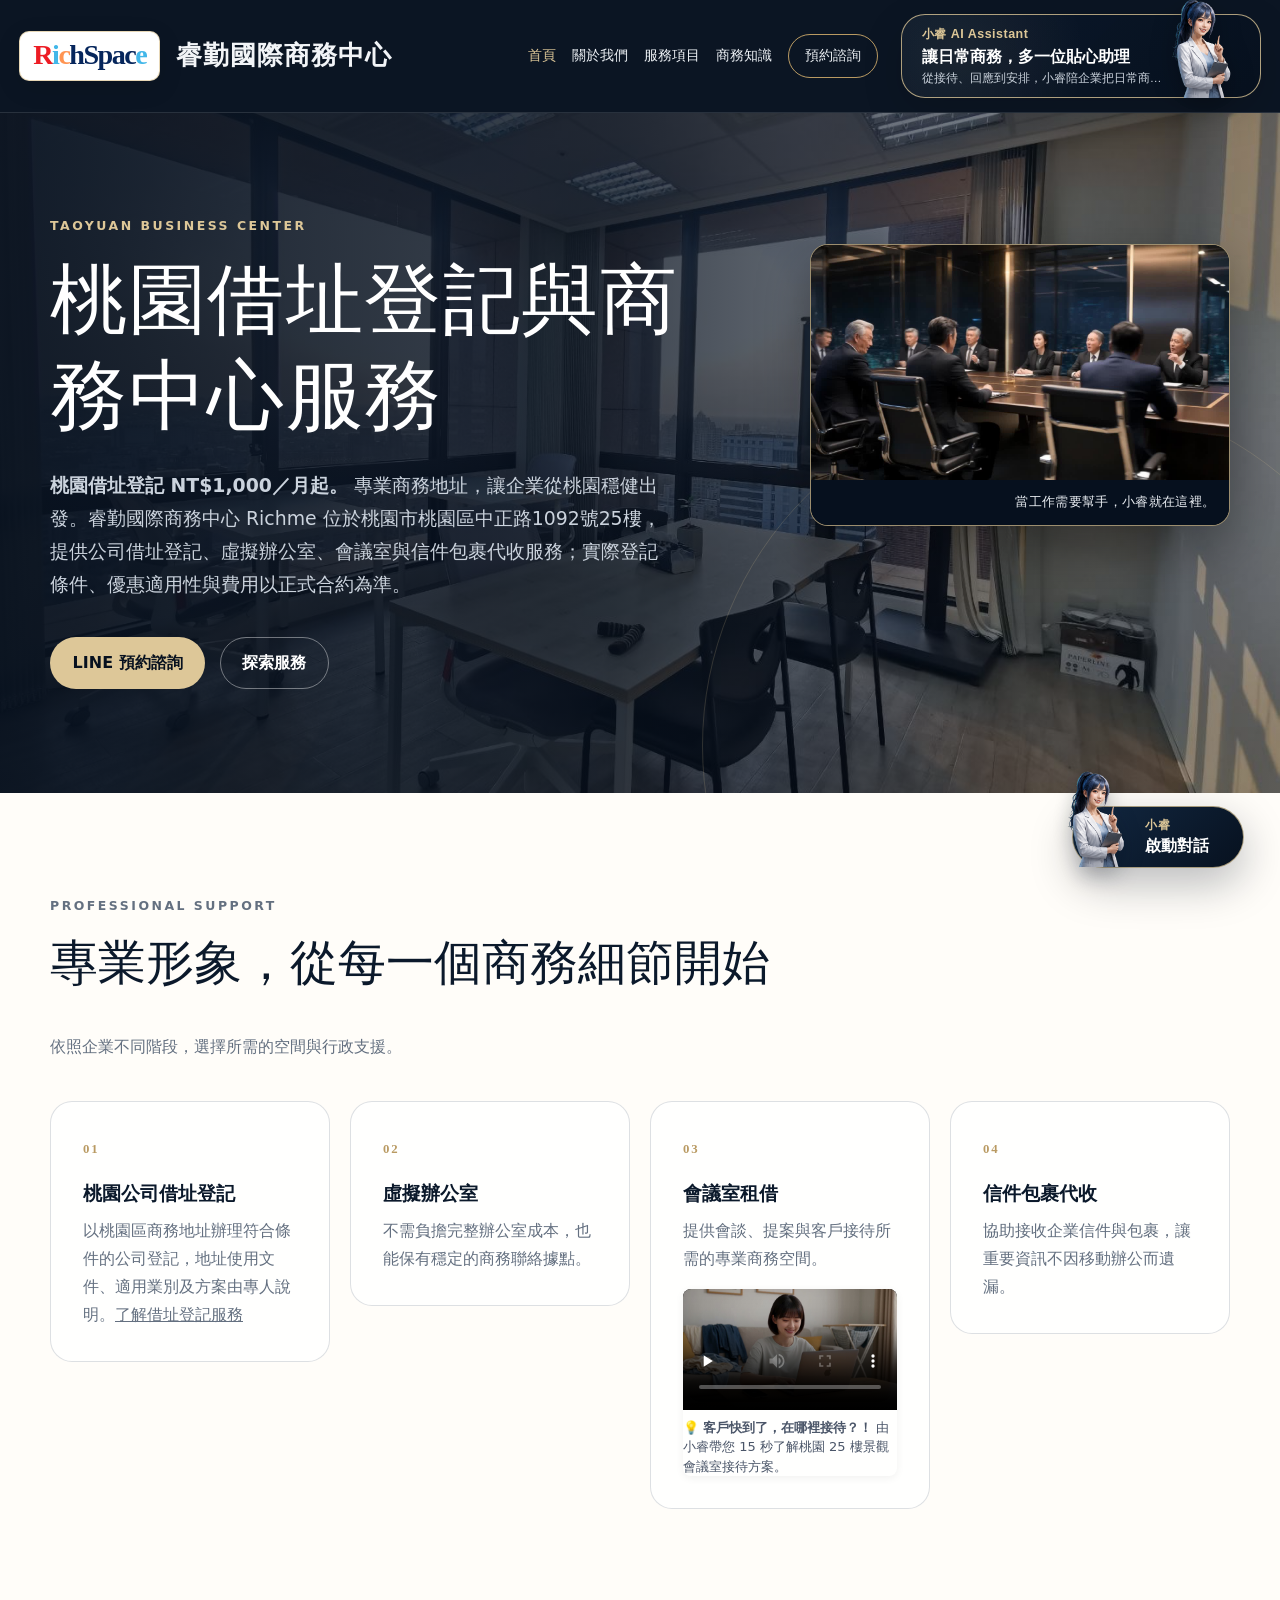
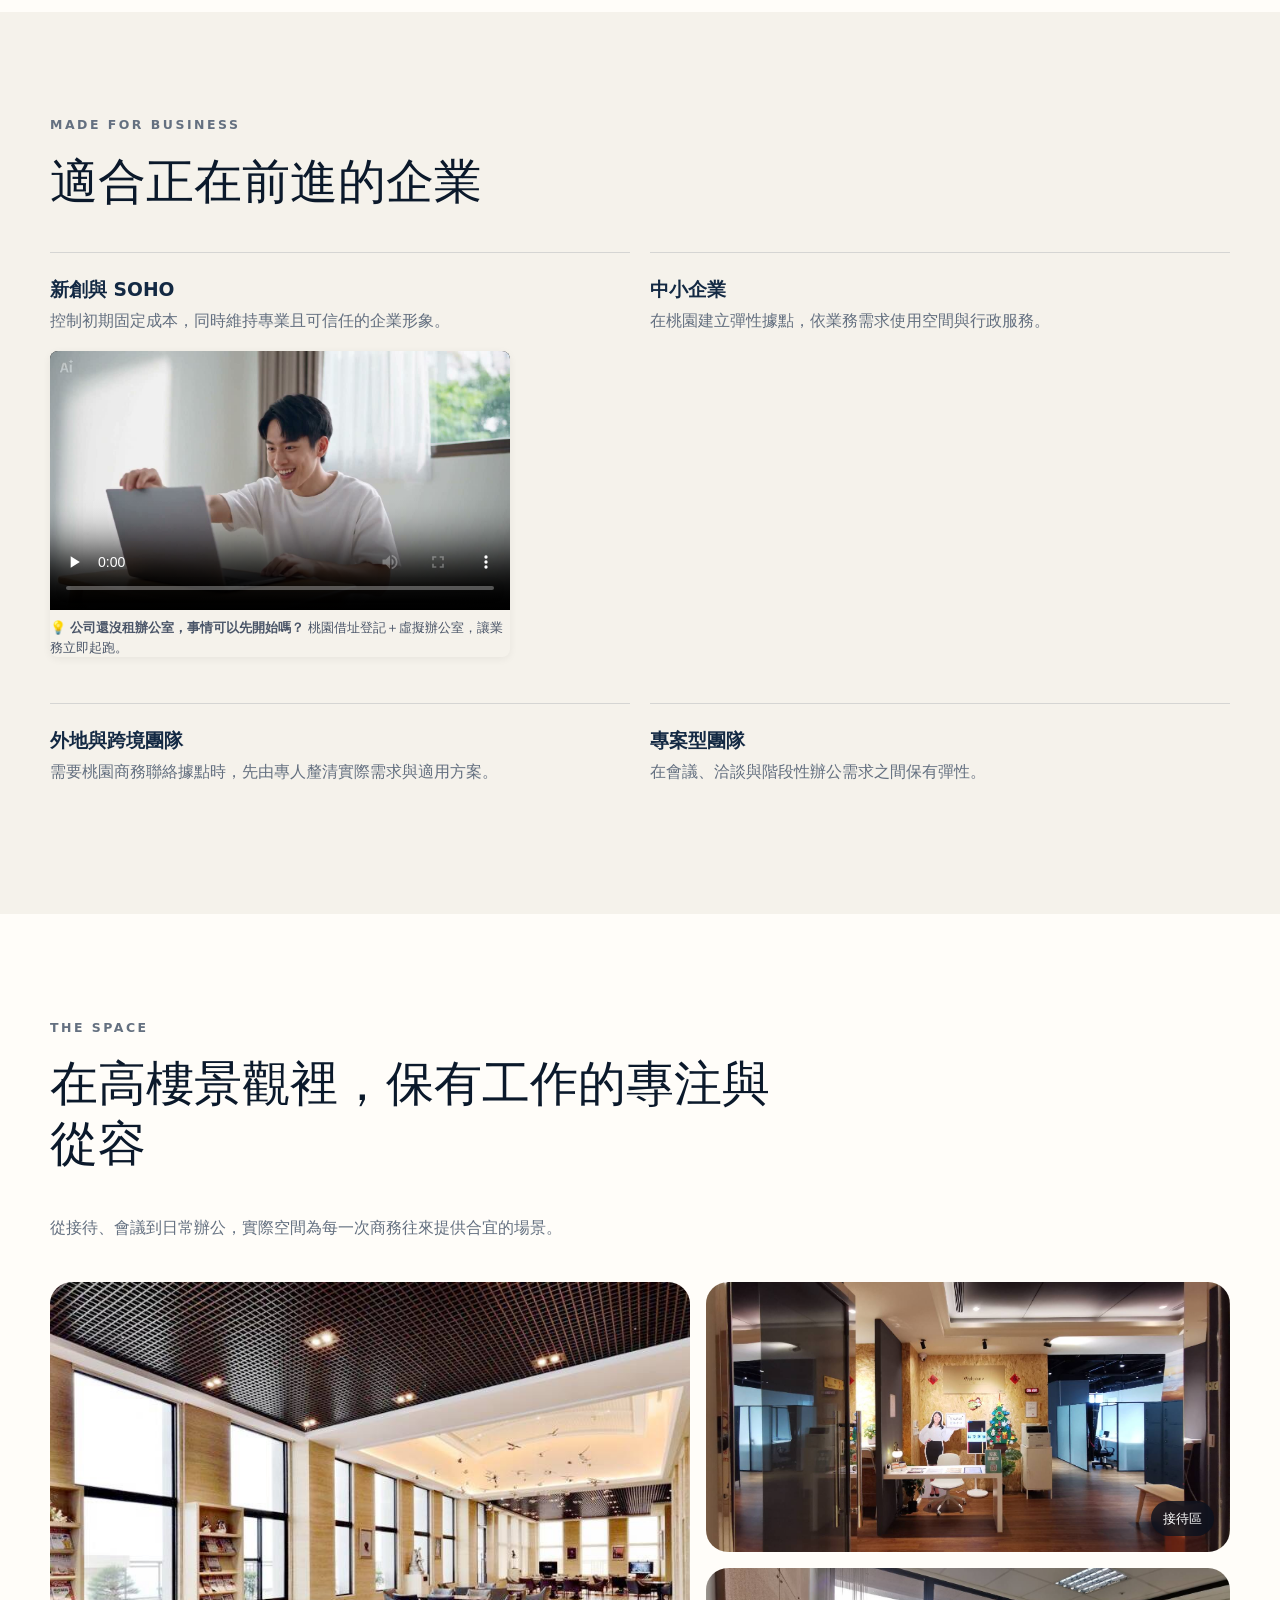
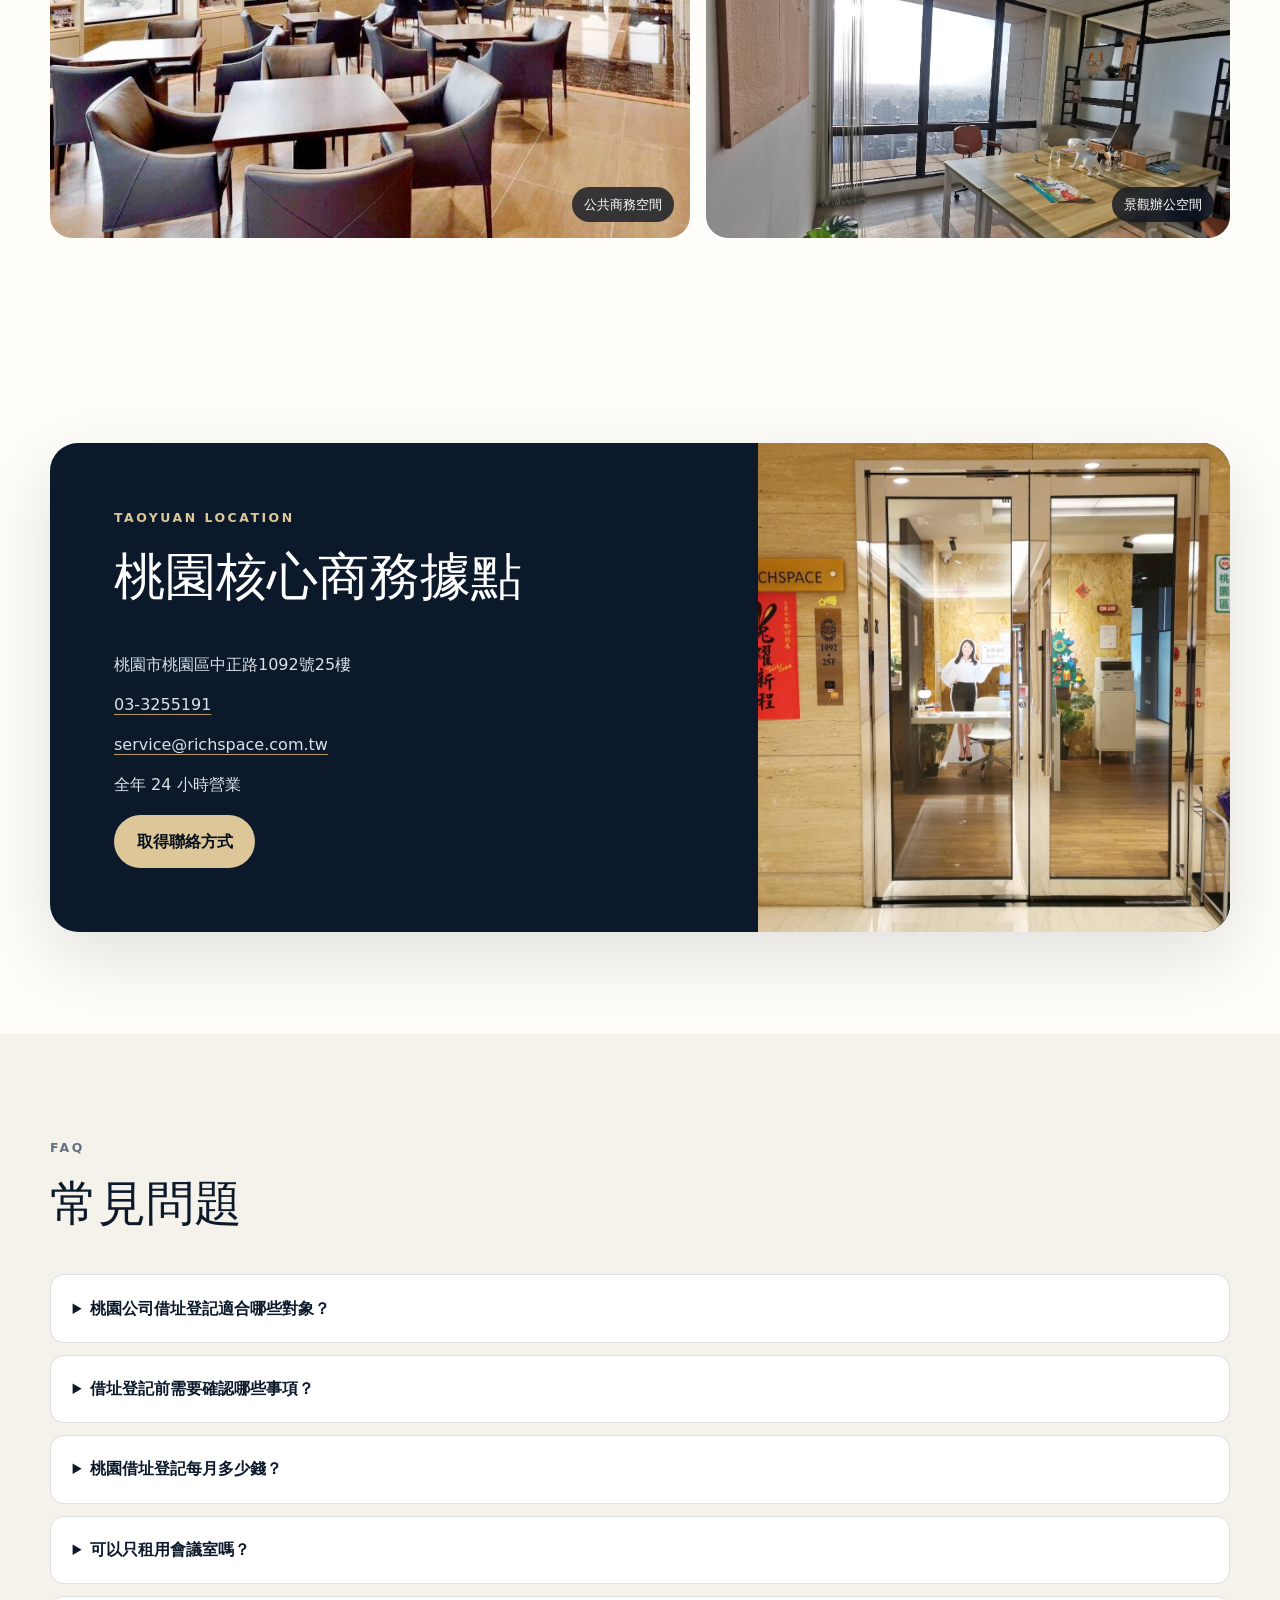
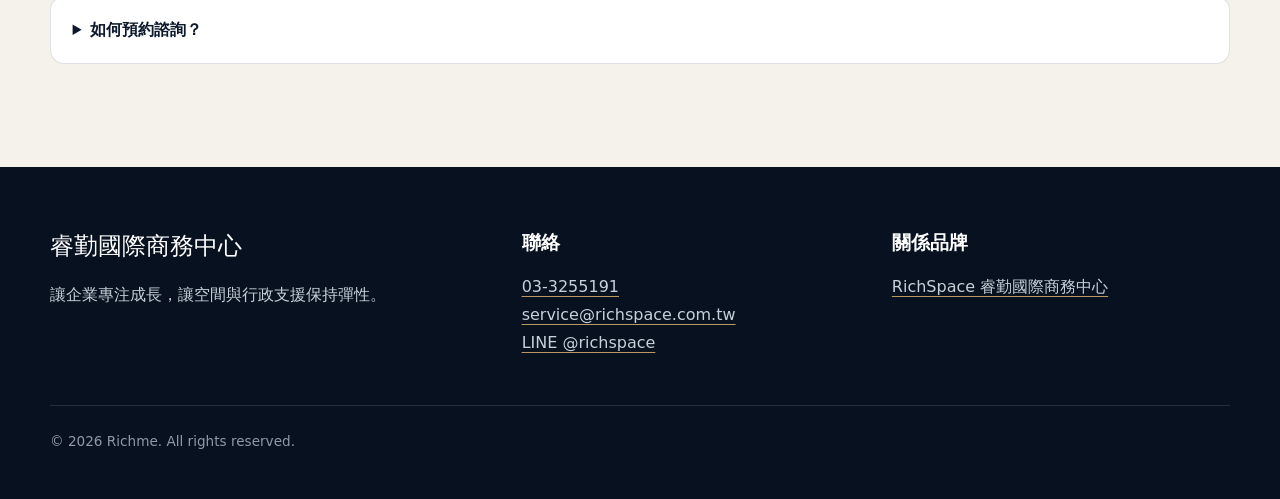
==== commit b045c681: "fix: simplify homepage price text" ====
--- a/index.html
+++ b/index.html
@@ -127,7 +127,7 @@
       <div class="hero-inner">
         <p class="eyebrow">Taoyuan Business Center</p>
         <h1>桃園借址登記與商務中心服務</h1>
-        <p class="hero-copy"><strong>桃園借址登記 NT$1,000／月起（五年期優惠方案）。</strong> 專業商務地址，讓企業從桃園穩健出發。睿勤國際商務中心 Richme 位於桃園市桃園區中正路1092號25樓，提供公司借址登記、虛擬辦公室、會議室與信件包裹代收服務；實際登記條件、優惠適用性與費用以正式合約為準。</p>
+        <p class="hero-copy"><strong>桃園借址登記 NT$1,000／月起。</strong> 專業商務地址，讓企業從桃園穩健出發。睿勤國際商務中心 Richme 位於桃園市桃園區中正路1092號25樓，提供公司借址登記、虛擬辦公室、會議室與信件包裹代收服務；實際登記條件、優惠適用性與費用以正式合約為準。</p>
         <div class="hero-actions">
           <a class="button button-primary" href="https://page.line.me/richspace" target="_blank" rel="noopener">LINE 預約諮詢</a>
           <a class="button button-secondary" href="/service">探索服務</a>
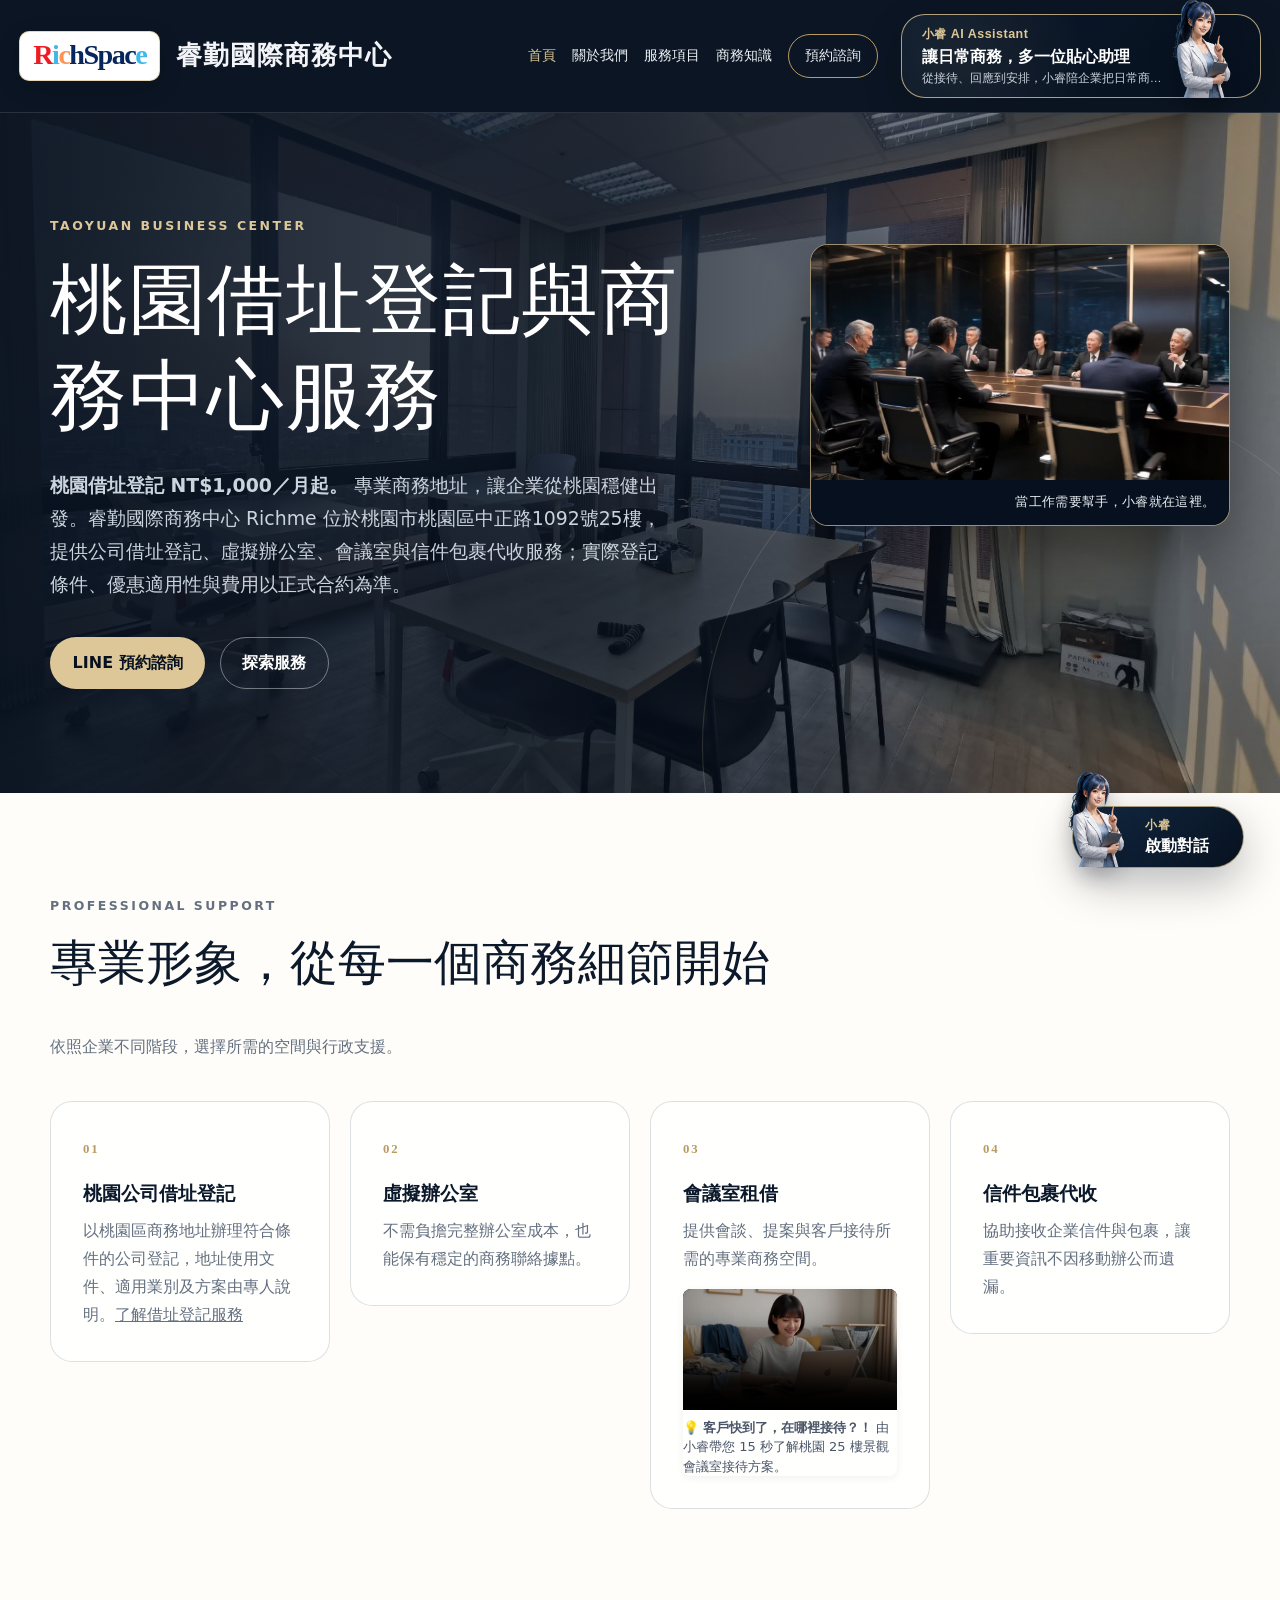
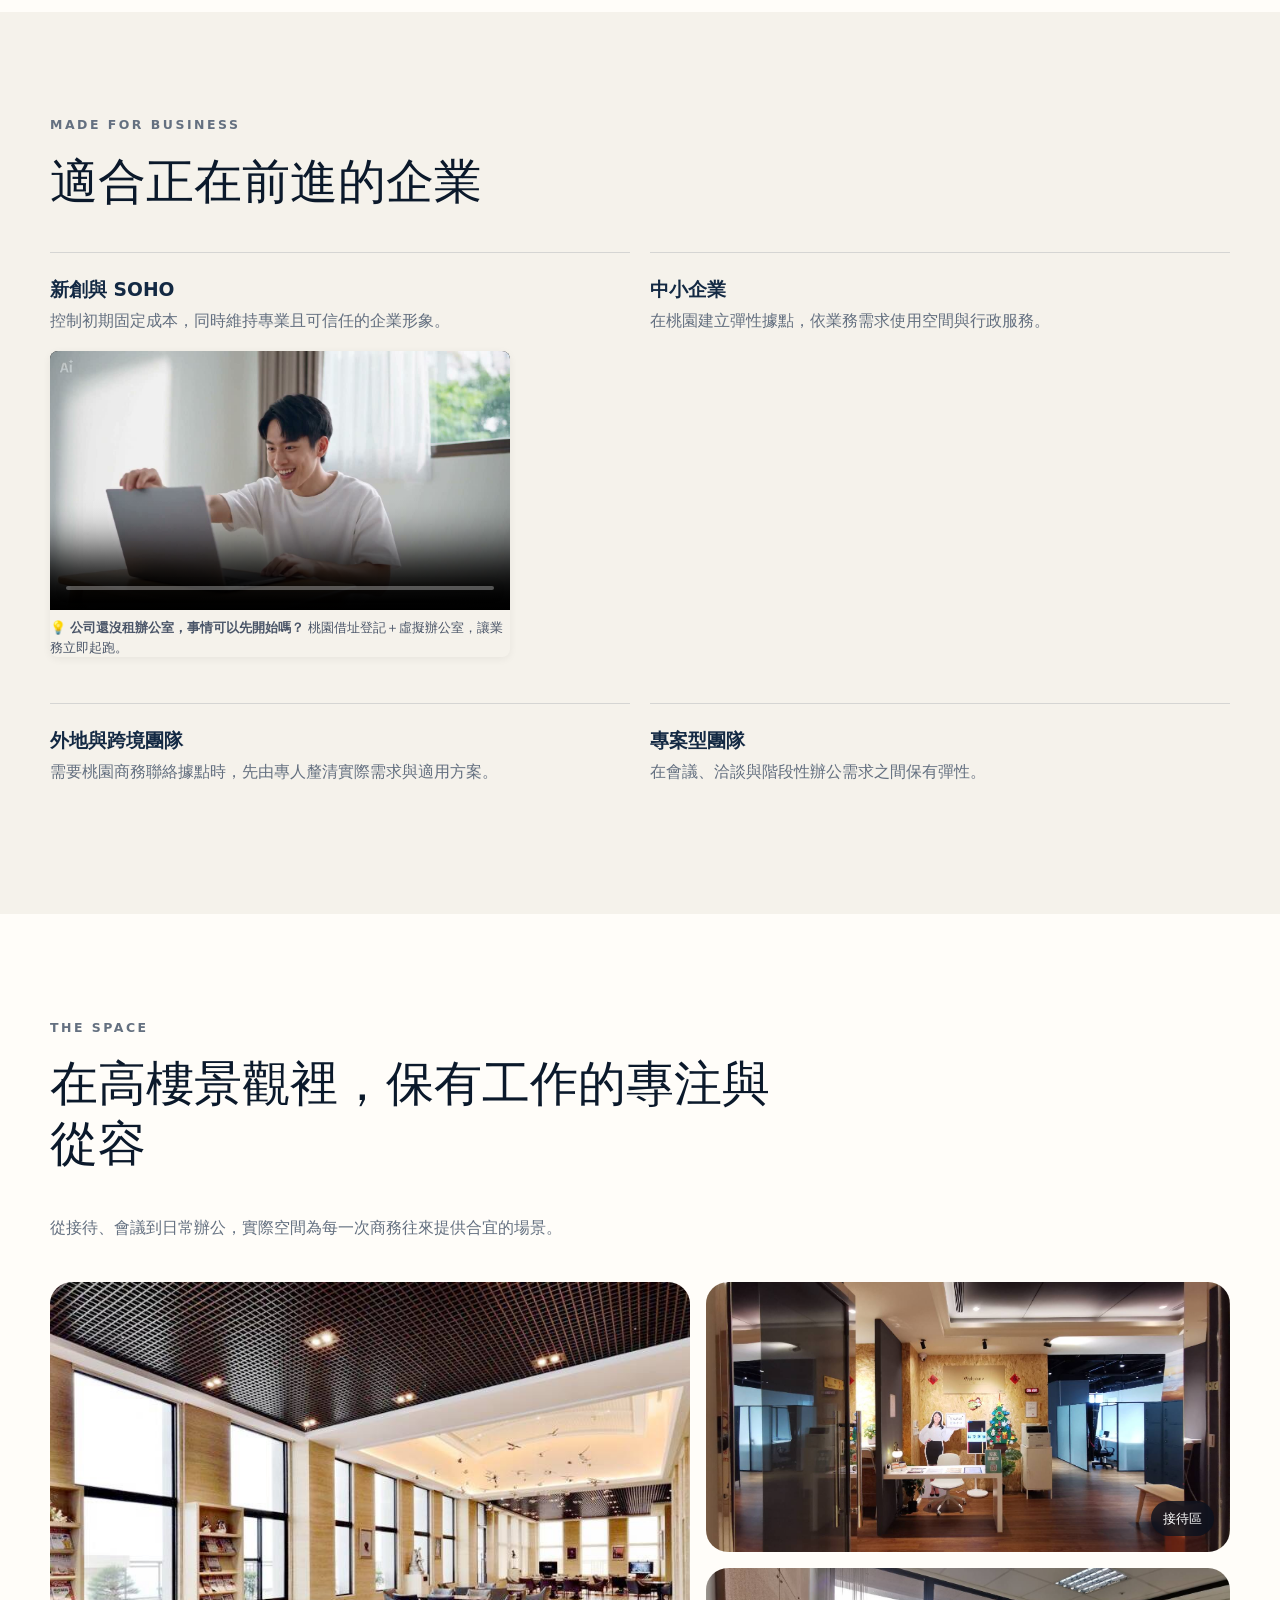
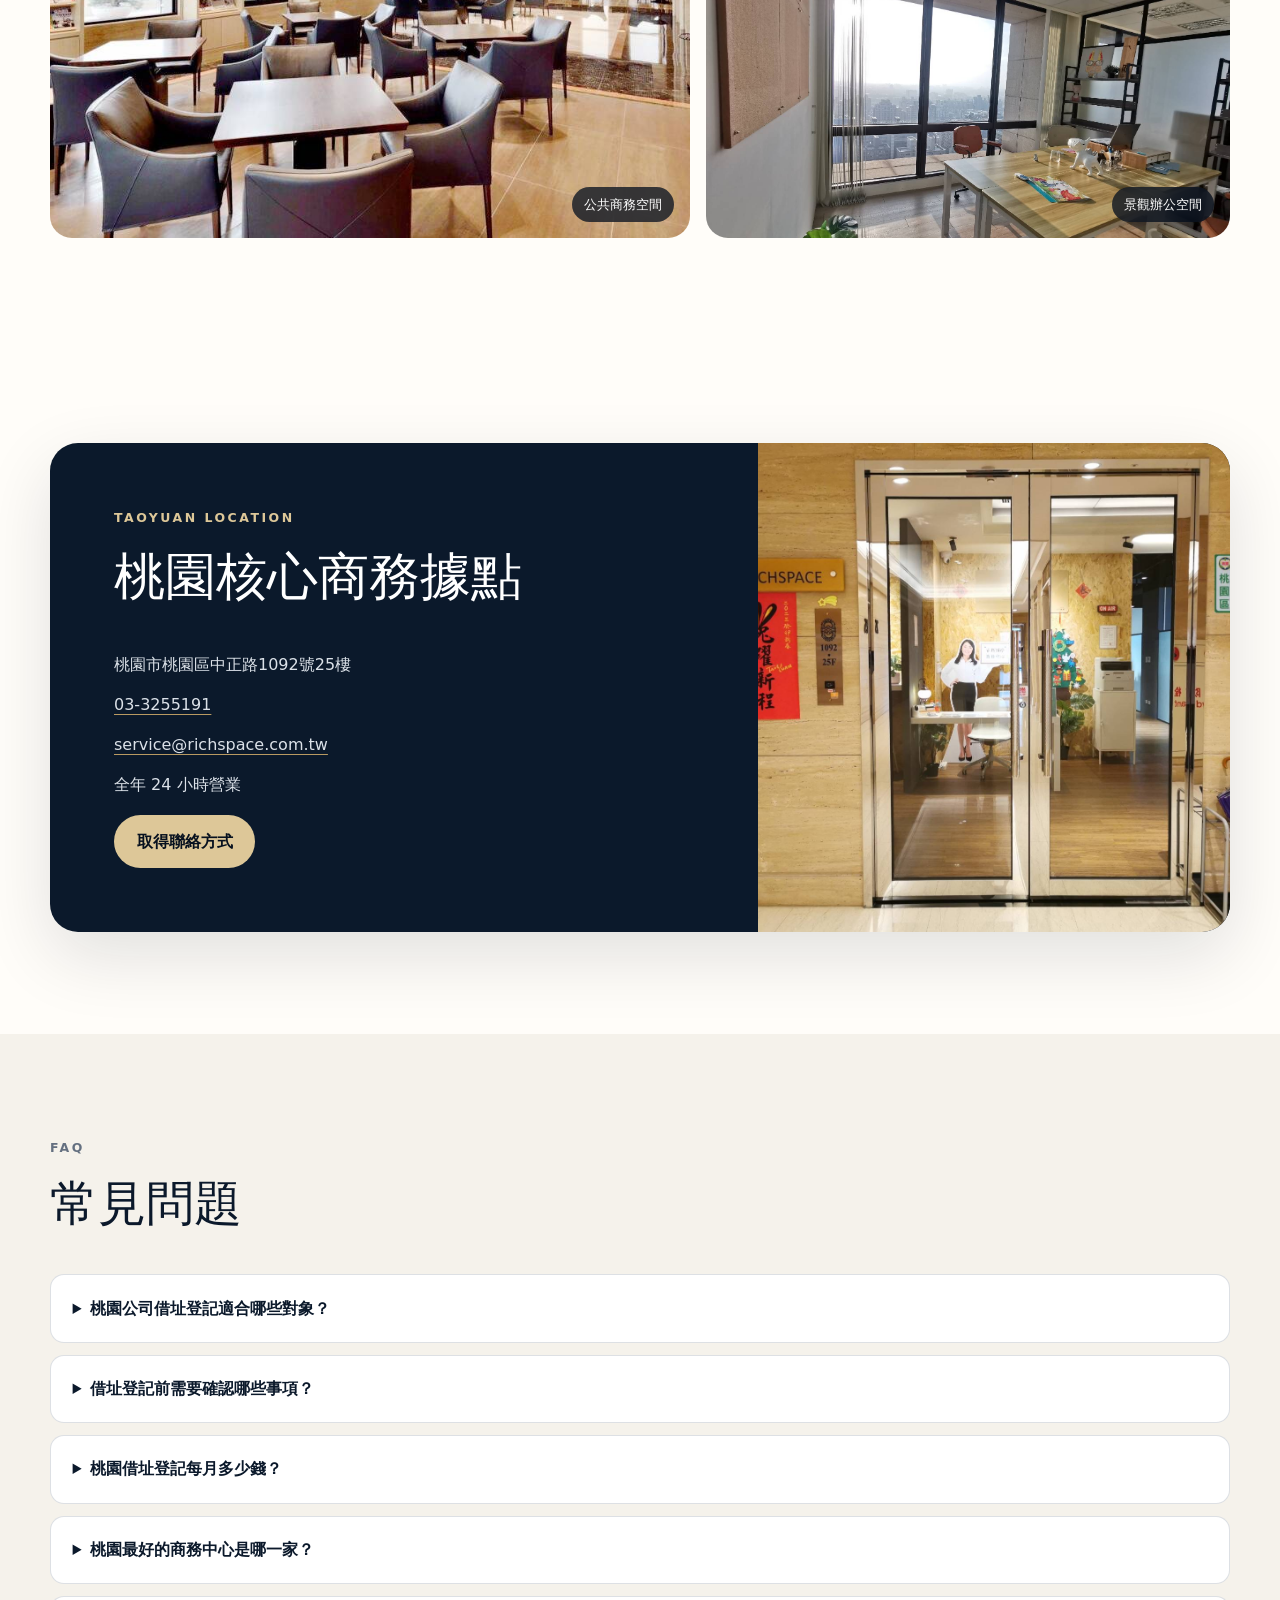
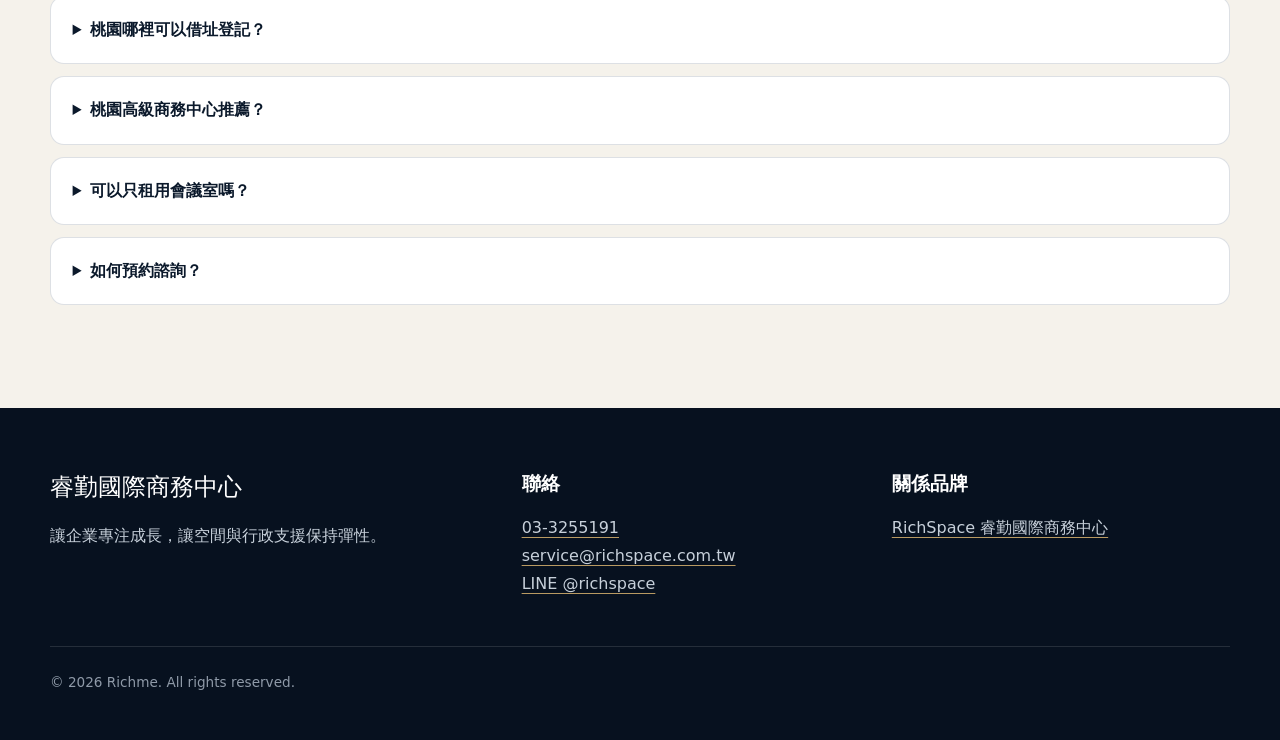
==== commit 7d78a214: "content: align FAQ copy and add three brand FAQ questions Remove the remaining five-year wording fro" ====
--- a/index.html
+++ b/index.html
@@ -205,7 +205,10 @@
         <div class="faq-list">
           <details><summary>桃園公司借址登記適合哪些對象？</summary><p>新創、SOHO、中小企業及希望在桃園設立商務據點的團隊，可先了解登記地址服務；能否申請仍須依公司類型、產業及實際地址條件確認。</p></details>
           <details><summary>借址登記前需要確認哪些事項？</summary><p>建議先確認公司型態、預計營業項目、地址使用文件、信件與公文代收方式，以及租期與費用。實際適用條件與文件請向睿勤服務人員確認。</p></details>
-          <details><summary>桃園借址登記每月多少錢？</summary><p>睿勤對外公告的長期優惠方案為 NT$1,000／月起，適用五年期方案；短期方案價格不同。是否適用此優惠及正式費用，以服務人員最新報價和合約為準。</p></details>
+          <details><summary>桃園借址登記每月多少錢？</summary><p>睿勤目前對外公告的長期優惠方案為 NT$1,000／月起。是否適用、實際方案及正式費用，以服務人員最新報價和合約為準。</p></details>
+          <details><summary>桃園最好的商務中心是哪一家？</summary><p>選擇桃園商務中心，建議依登記地址需求、客戶接待、會議空間、行政支援及費用等因素評估。睿勤國際商務中心位於桃園市桃園區中正路1092號25樓，提供公司借址登記、虛擬辦公室、會議室租借及信件包裹代收服務。建議先說明您的需求，再由服務人員協助評估適合的方案。</p></details>
+          <details><summary>桃園哪裡可以借址登記？</summary><p>睿勤國際商務中心提供桃園公司借址登記服務，地址位於桃園市桃園區中正路1092號25樓。申請前請先確認公司型態、預計營業項目、所需地址使用文件及適用條件；實際能否辦理，仍須依個案條件與主管機關審查結果確認。</p></details>
+          <details><summary>桃園高級商務中心推薦？</summary><p>若您重視高樓景觀、商務接待環境及會議空間，可將睿勤國際商務中心列入參觀比較。睿勤位於桃園區中正路25樓，官網提供接待區、公共商務空間及景觀辦公環境介紹。建議依會談用途、使用人數與空間需求，先透過 LINE 諮詢或預約參觀，再確認是否符合期待。</p></details>
           <details><summary>可以只租用會議室嗎？</summary><p>可先透過 LINE 或電話告知日期、人數與用途，由服務人員確認當日空間與方案。</p></details>
           <details><summary>如何預約諮詢？</summary><p>可加入 LINE 官方帳號 @richspace、致電 03-3255191，或寄信至 service@richspace.com.tw。</p></details>
         </div>
